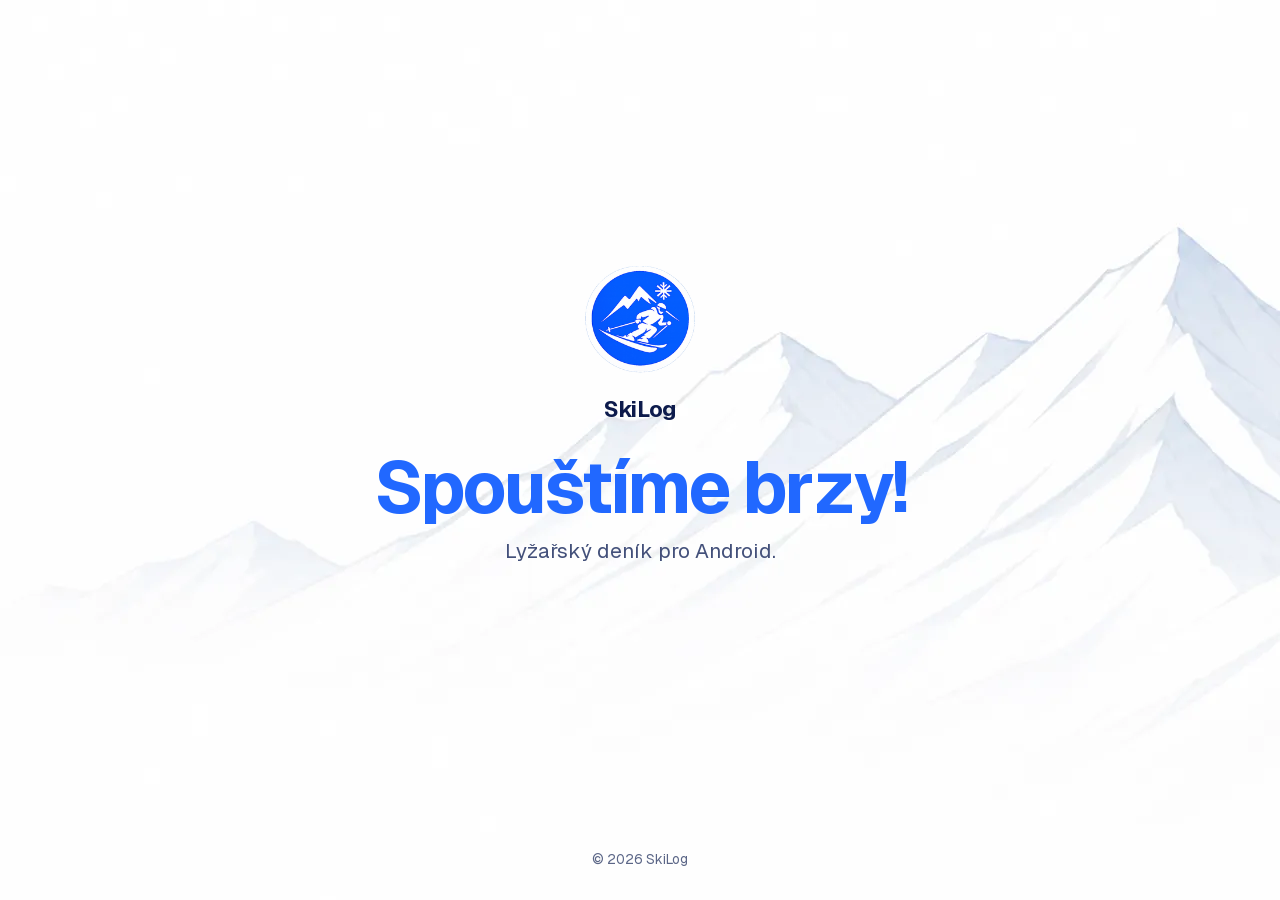
==== index.html @ b95e003b "Přidat stránku Spouštíme brzy pro skilog.cz" ====
<!doctype html>
<html lang="cs">
<head>
  <meta charset="utf-8">
  <meta name="viewport" content="width=device-width, initial-scale=1">
  <title>SkiLog | Spouštíme brzy</title>
  <meta name="description" content="SkiLog, lyžařský deník pro Android. Spouštíme brzy.">
  <meta name="theme-color" content="#2168FF">
  <link rel="canonical" href="https://skilog.cz/">
  <link rel="icon" type="image/png" sizes="64x64" href="assets/icon-64.png">
  <link rel="icon" type="image/png" sizes="192x192" href="assets/icon-192.png">
  <link rel="apple-touch-icon" href="assets/apple-touch-icon.png">
  <link rel="preload" href="assets/fonts/Geist-Variable.woff2" as="font" type="font/woff2" crossorigin>

  <meta property="og:type" content="website">
  <meta property="og:url" content="https://skilog.cz/">
  <meta property="og:title" content="SkiLog | Spouštíme brzy">
  <meta property="og:description" content="Lyžařský deník pro Android. Spouštíme brzy.">
  <meta property="og:image" content="https://skilog.cz/assets/icon-512.png">
  <meta property="og:locale" content="cs_CZ">

  <link rel="stylesheet" href="styles.css">
</head>
<body>
  <main class="soon">
    <img class="soon__logo" src="assets/icon-192.png" alt="" width="112" height="112">
    <p class="soon__brand">SkiLog</p>
    <h1>Spouštíme brzy!</h1>
    <p class="soon__lead">Lyžařský deník pro Android.</p>
  </main>
  <footer class="footer">© 2026 SkiLog</footer>
</body>
</html>
---- styles.css ----
/* SkiLog "coming soon" page. The full site lives in draft/ (not published). */

@font-face {
  font-family: "Geist";
  src: url("assets/fonts/Geist-Variable.woff2") format("woff2");
  font-weight: 100 900;
  font-style: normal;
  font-display: swap;
}

:root {
  --bg: #FDFDFE;
  --text: #0D1B4C;
  --text-2: #43507A;
  --text-3: #5B6687;
  --accent: #2168FF;
  color-scheme: light;
}

@media (prefers-color-scheme: dark) {
  :root {
    --bg: #0B1220;
    --text: #E8EDFA;
    --text-2: #B4BEDA;
    --text-3: #98A3C2;
    --accent: #6C9DFF;
    color-scheme: dark;
  }
}

*, *::before, *::after { box-sizing: border-box; }
html, body { height: 100%; }
body {
  margin: 0;
  min-height: 100dvh;
  display: flex; flex-direction: column;
  background: var(--bg) url("assets/mountains.webp") center bottom / cover no-repeat;
  color: var(--text);
  font-family: "Geist", system-ui, -apple-system, "Segoe UI", Roboto, sans-serif;
  -webkit-font-smoothing: antialiased;
}
@media (prefers-color-scheme: dark) { body { background-image: none; } }

.soon {
  flex: 1;
  display: flex; flex-direction: column; align-items: center; justify-content: center;
  text-align: center; padding: 48px 16px;
}
.soon__logo { width: 112px; height: 112px; margin-bottom: 20px; }
.soon__brand { margin: 0 0 28px; font-size: 1.4rem; font-weight: 700; letter-spacing: -.02em; }
h1 {
  margin: 0 0 12px;
  font-size: clamp(2.6rem, 8vw, 4.5rem); font-weight: 700; letter-spacing: -.04em; line-height: 1.05;
  color: var(--accent);
}
.soon__lead { margin: 0; font-size: clamp(1.05rem, 2.4vw, 1.3rem); color: var(--text-2); }

.footer { text-align: center; padding: 24px 16px 32px; font-size: .85rem; color: var(--text-3); }

@media (prefers-reduced-motion: no-preference) {
  .soon > * { animation: rise .8s cubic-bezier(.16, 1, .3, 1) both; }
  .soon > :nth-child(2) { animation-delay: .06s; }
  .soon > :nth-child(3) { animation-delay: .12s; }
  .soon > :nth-child(4) { animation-delay: .18s; }
}
@keyframes rise { from { opacity: 0; transform: translateY(16px); } }
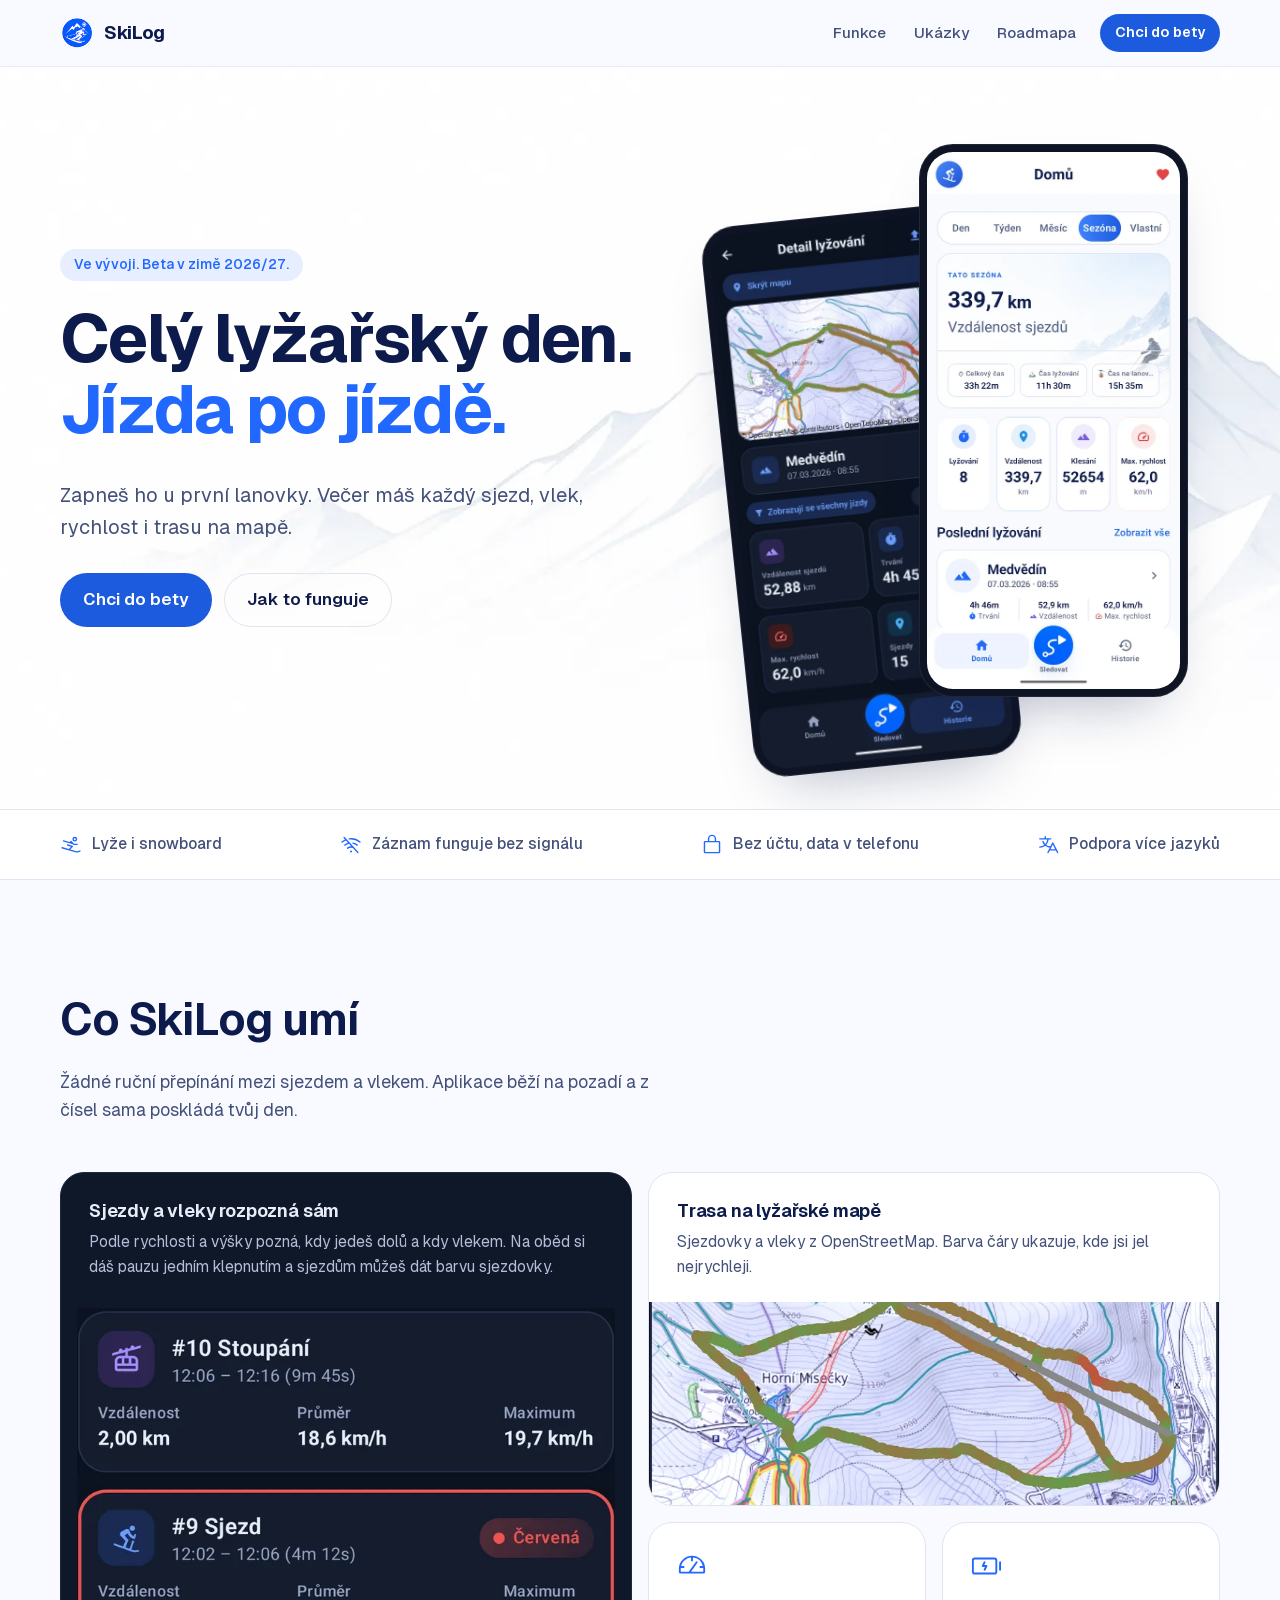
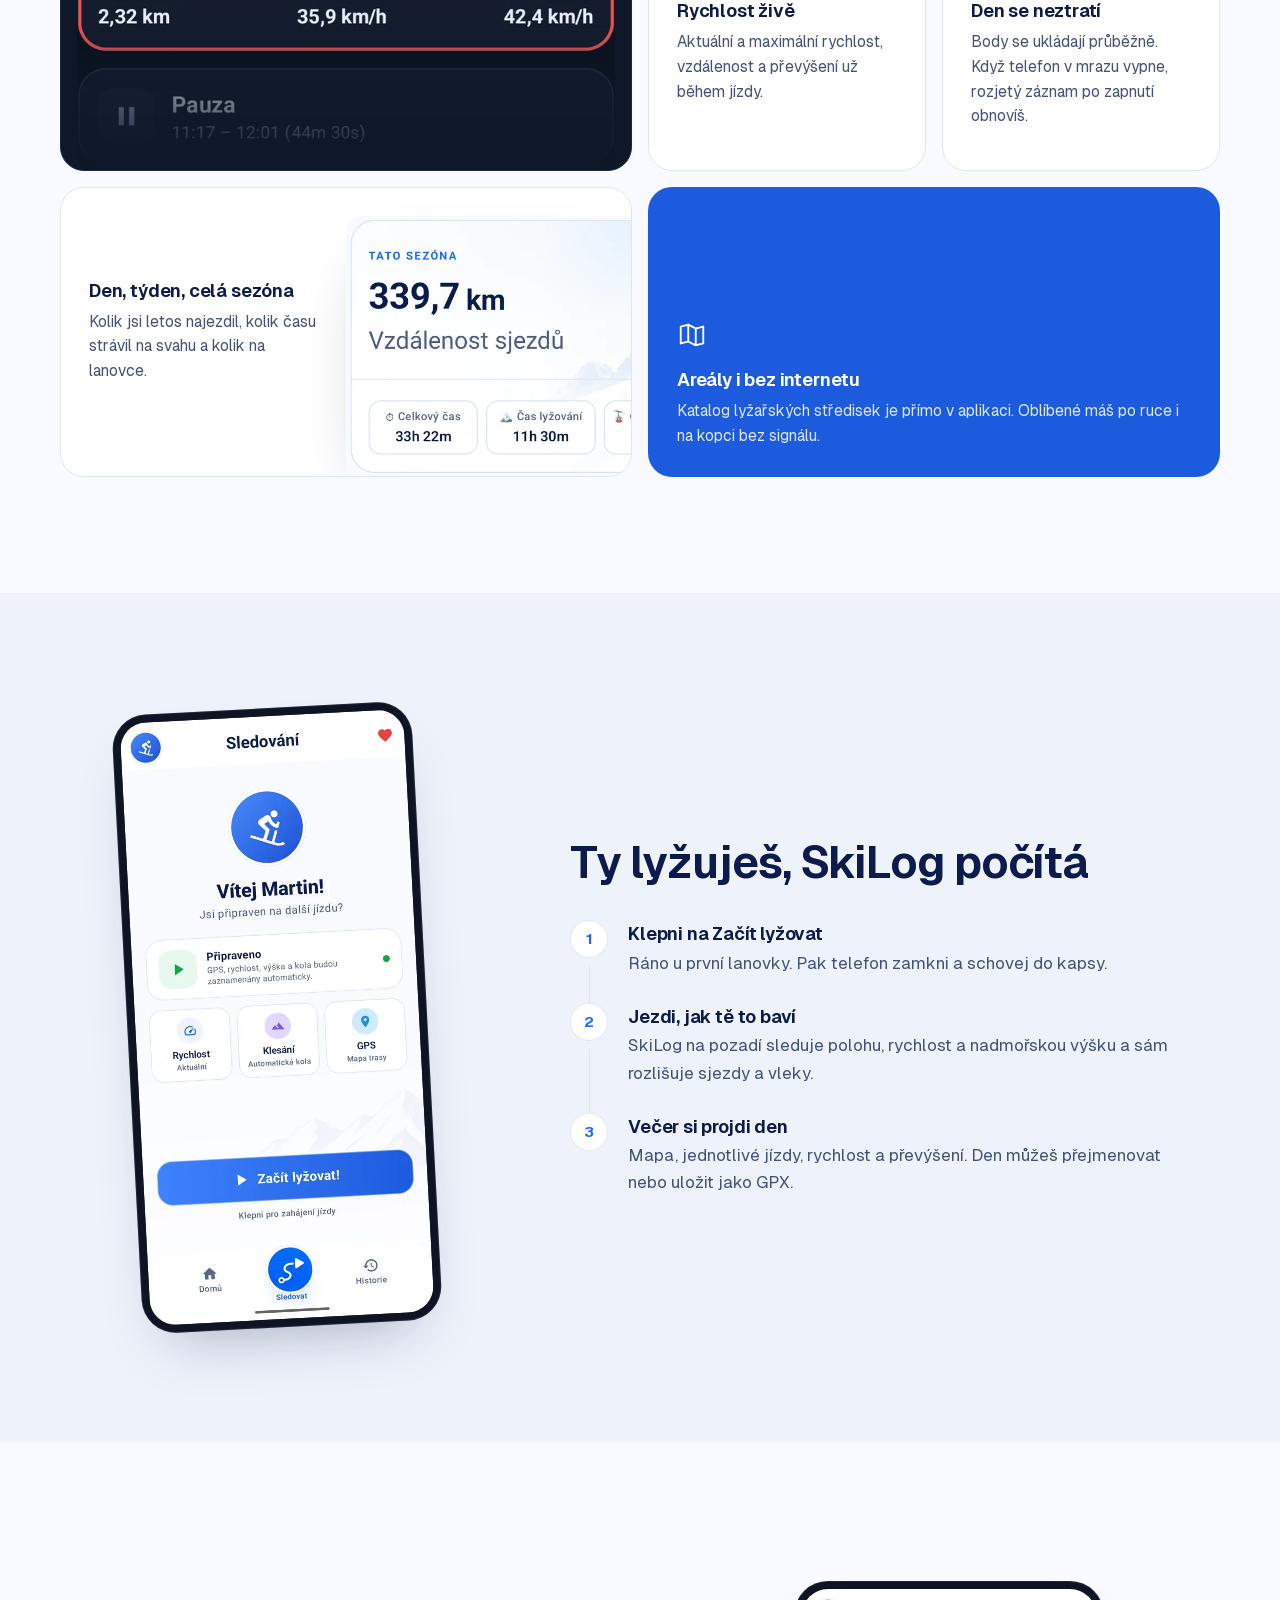
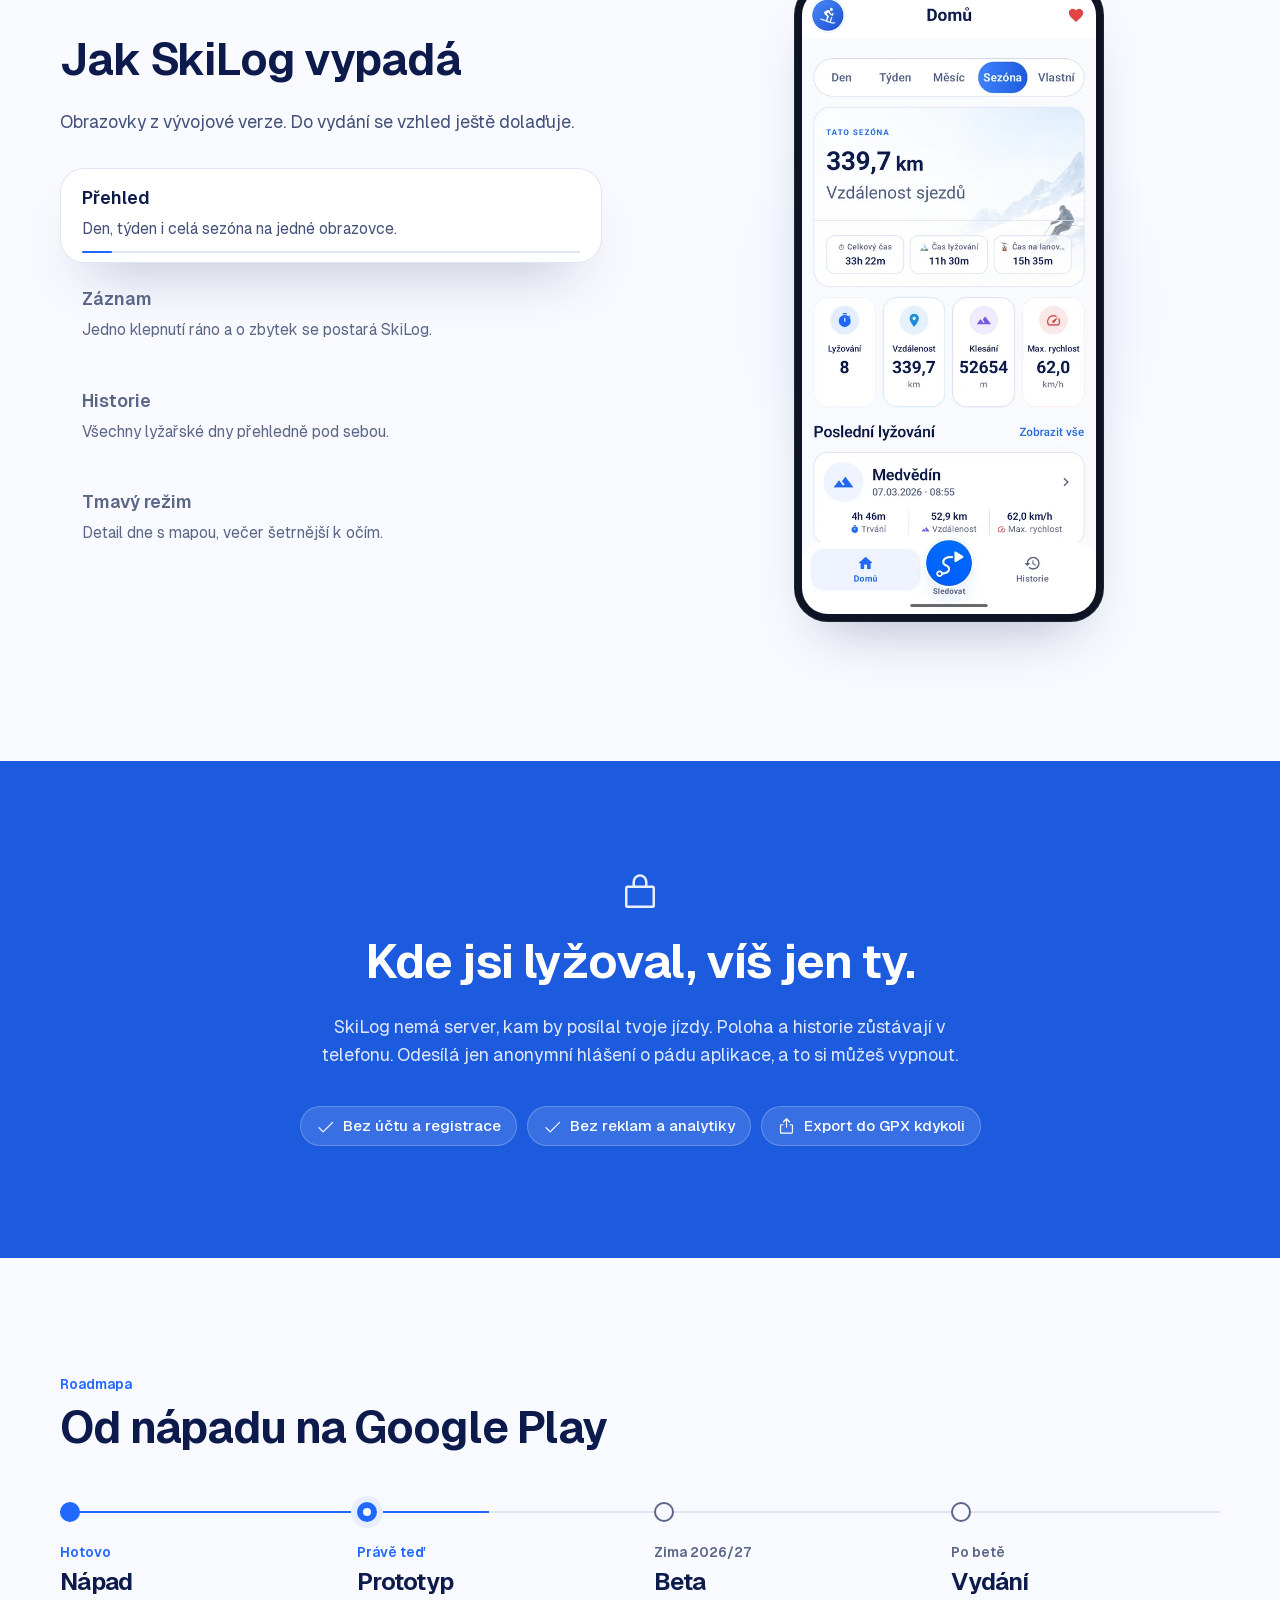
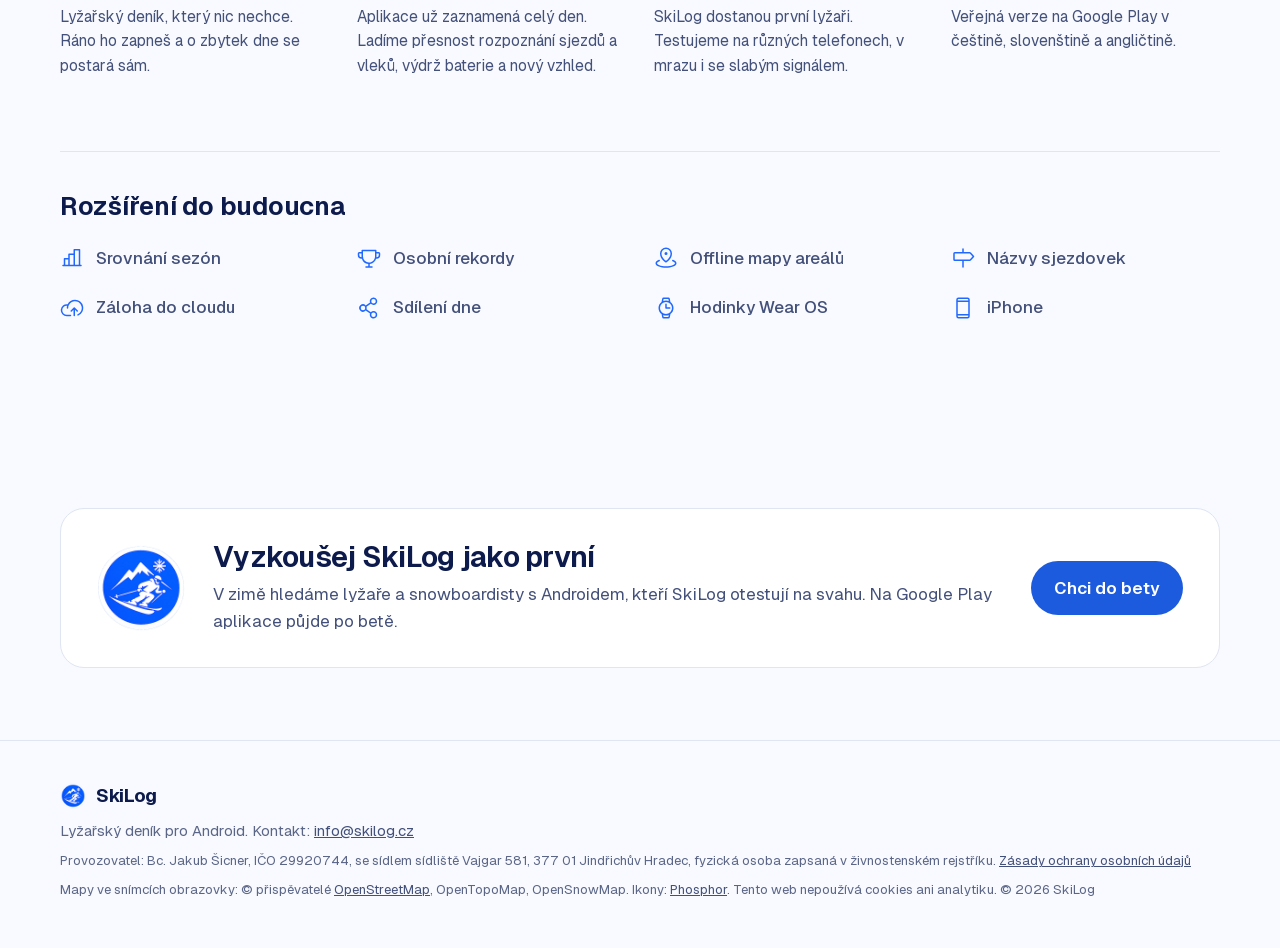
==== commit cb83db05: "Zveřejnit plný prezentační web a zásady ochrany osobních údajů" ====
--- a/index.html
+++ b/index.html
@@ -3,8 +3,8 @@
 <head>
   <meta charset="utf-8">
   <meta name="viewport" content="width=device-width, initial-scale=1">
-  <title>SkiLog | Spouštíme brzy</title>
-  <meta name="description" content="SkiLog, lyžařský deník pro Android. Spouštíme brzy.">
+  <title>SkiLog | Lyžařský deník pro Android</title>
+  <meta name="description" content="SkiLog zaznamená celý lyžařský den přes GPS, sám ho rozdělí na sjezdy a vleky a ukáže rychlost, převýšení i trasu na mapě. Data zůstávají v telefonu.">
   <meta name="theme-color" content="#2168FF">
   <link rel="canonical" href="https://skilog.cz/">
   <link rel="icon" type="image/png" sizes="64x64" href="assets/icon-64.png">
@@ -14,20 +14,387 @@
 
   <meta property="og:type" content="website">
   <meta property="og:url" content="https://skilog.cz/">
-  <meta property="og:title" content="SkiLog | Spouštíme brzy">
-  <meta property="og:description" content="Lyžařský deník pro Android. Spouštíme brzy.">
+  <meta property="og:title" content="SkiLog | Lyžařský deník pro Android">
+  <meta property="og:description" content="Celý den na svahu jízda po jízdě: sjezdy, vleky, rychlost, převýšení a trasa na mapě.">
   <meta property="og:image" content="https://skilog.cz/assets/icon-512.png">
   <meta property="og:locale" content="cs_CZ">
 
   <link rel="stylesheet" href="styles.css">
 </head>
 <body>
-  <main class="soon">
-    <img class="soon__logo" src="assets/icon-192.png" alt="" width="112" height="112">
-    <p class="soon__brand">SkiLog</p>
-    <h1>Spouštíme brzy!</h1>
-    <p class="soon__lead">Lyžařský deník pro Android.</p>
+  <!-- Icons: Phosphor Icons (MIT), regular weight, https://phosphoricons.com -->
+  <svg width="0" height="0" style="position:absolute" aria-hidden="true">
+  <symbol id="i-person-simple-ski" viewBox="0 0 256 256"><path d="M172,88a28,28,0,1,0-28-28A28,28,0,0,0,172,88Zm0-40a12,12,0,1,1-12,12A12,12,0,0,1,172,48ZM32.32,77.76a8,8,0,0,1,9.92-5.44L112,92.67l10.32-10.33a8,8,0,0,1,11.32,0L163.31,112H200a8,8,0,0,1,0,16H160a8,8,0,0,1-5.66-2.34L148.73,120l-111-32.36A8,8,0,0,1,32.32,77.76ZM236.44,204.24a69.78,69.78,0,0,1-58.37,8.95L21.77,167.67a8,8,0,1,1,4.47-15.36l76,22.13L128.73,148,85.8,135.69a8,8,0,0,1,4.4-15.39l56,16a8,8,0,0,1,3.46,13.35l-29.9,29.9,62.79,18.28a53.78,53.78,0,0,0,45-6.9,8,8,0,1,1,8.88,13.31Z"/></symbol>
+  <symbol id="i-gauge" viewBox="0 0 256 256"><path d="M207.06,72.67A111.24,111.24,0,0,0,128,40h-.4C66.07,40.21,16,91,16,153.13V176a16,16,0,0,0,16,16H224a16,16,0,0,0,16-16V152A111.25,111.25,0,0,0,207.06,72.67ZM224,176H119.71l54.76-75.3a8,8,0,0,0-12.94-9.42L99.92,176H32V153.13c0-3.08.15-6.12.43-9.13H56a8,8,0,0,0,0-16H35.27c10.32-38.86,44-68.24,84.73-71.66V80a8,8,0,0,0,16,0V56.33A96.14,96.14,0,0,1,221,128H200a8,8,0,0,0,0,16h23.67c.21,2.65.33,5.31.33,8Z"/></symbol>
+  <symbol id="i-map-trifold" viewBox="0 0 256 256"><path d="M228.92,49.69a8,8,0,0,0-6.86-1.45L160.93,63.52,99.58,32.84a8,8,0,0,0-5.52-.6l-64,16A8,8,0,0,0,24,56V200a8,8,0,0,0,9.94,7.76l61.13-15.28,61.35,30.68A8.15,8.15,0,0,0,160,224a8,8,0,0,0,1.94-.24l64-16A8,8,0,0,0,232,200V56A8,8,0,0,0,228.92,49.69ZM104,52.94l48,24V203.06l-48-24ZM40,62.25l48-12v127.5l-48,12Zm176,131.5-48,12V78.25l48-12Z"/></symbol>
+  <symbol id="i-lock-simple" viewBox="0 0 256 256"><path d="M208,80H176V56a48,48,0,0,0-96,0V80H48A16,16,0,0,0,32,96V208a16,16,0,0,0,16,16H208a16,16,0,0,0,16-16V96A16,16,0,0,0,208,80ZM96,56a32,32,0,0,1,64,0V80H96ZM208,208H48V96H208V208Z"/></symbol>
+  <symbol id="i-battery-charging" viewBox="0 0 256 256"><path d="M200,56H32A24,24,0,0,0,8,80v96a24,24,0,0,0,24,24H200a24,24,0,0,0,24-24V80A24,24,0,0,0,200,56Zm8,120a8,8,0,0,1-8,8H32a8,8,0,0,1-8-8V80a8,8,0,0,1,8-8H200a8,8,0,0,1,8,8Zm48-80v64a8,8,0,0,1-16,0V96a8,8,0,0,1,16,0ZM138.81,123.79a8,8,0,0,1,.35,7.79l-16,32a8,8,0,0,1-14.32-7.16L119.06,136H100a8,8,0,0,1-7.16-11.58l16-32a8,8,0,1,1,14.32,7.16L112.94,120H132A8,8,0,0,1,138.81,123.79Z"/></symbol>
+  <symbol id="i-wifi-slash" viewBox="0 0 256 256"><path d="M213.92,210.62a8,8,0,1,1-11.84,10.76l-52-57.15a60,60,0,0,0-57.41,7.24,8,8,0,1,1-9.42-12.93A75.43,75.43,0,0,1,128,144c1.28,0,2.55,0,3.82.1L104.9,114.49A108,108,0,0,0,61,135.31,8,8,0,0,1,49.73,134,8,8,0,0,1,51,122.77a124.27,124.27,0,0,1,41.71-21.66L69.37,75.4a155.43,155.43,0,0,0-40.29,24A8,8,0,0,1,18.92,87,171.87,171.87,0,0,1,58,62.86L42.08,45.38A8,8,0,1,1,53.92,34.62ZM128,192a12,12,0,1,0,12,12A12,12,0,0,0,128,192ZM237.08,87A172.3,172.3,0,0,0,106,49.4a8,8,0,1,0,2,15.87A158.33,158.33,0,0,1,128,64a156.25,156.25,0,0,1,98.92,35.37A8,8,0,0,0,237.08,87ZM195,135.31a8,8,0,0,0,11.24-1.3,8,8,0,0,0-1.3-11.24,124.25,124.25,0,0,0-51.73-24.2A8,8,0,1,0,150,114.24,108.12,108.12,0,0,1,195,135.31Z"/></symbol>
+  <symbol id="i-check" viewBox="0 0 256 256"><path d="M229.66,77.66l-128,128a8,8,0,0,1-11.32,0l-56-56a8,8,0,0,1,11.32-11.32L96,188.69,218.34,66.34a8,8,0,0,1,11.32,11.32Z"/></symbol>
+  <symbol id="i-translate" viewBox="0 0 256 256"><path d="M247.15,212.42l-56-112a8,8,0,0,0-14.31,0l-21.71,43.43A88,88,0,0,1,108,126.93,103.65,103.65,0,0,0,135.69,64H160a8,8,0,0,0,0-16H104V32a8,8,0,0,0-16,0V48H32a8,8,0,0,0,0,16h87.63A87.76,87.76,0,0,1,96,116.35a87.74,87.74,0,0,1-19-31,8,8,0,1,0-15.08,5.34A103.63,103.63,0,0,0,84,127a87.55,87.55,0,0,1-52,17,8,8,0,0,0,0,16,103.46,103.46,0,0,0,64-22.08,104.18,104.18,0,0,0,51.44,21.31l-26.6,53.19a8,8,0,0,0,14.31,7.16L148.94,192h70.11l13.79,27.58A8,8,0,0,0,240,224a8,8,0,0,0,7.15-11.58ZM156.94,176,184,121.89,211.05,176Z"/></symbol>
+  <symbol id="i-chart-bar" viewBox="0 0 256 256"><path d="M224,200h-8V40a8,8,0,0,0-8-8H152a8,8,0,0,0-8,8V80H96a8,8,0,0,0-8,8v40H48a8,8,0,0,0-8,8v64H32a8,8,0,0,0,0,16H224a8,8,0,0,0,0-16ZM160,48h40V200H160ZM104,96h40V200H104ZM56,144H88v56H56Z"/></symbol>
+  <symbol id="i-trophy" viewBox="0 0 256 256"><path d="M232,64H208V48a8,8,0,0,0-8-8H56a8,8,0,0,0-8,8V64H24A16,16,0,0,0,8,80V96a40,40,0,0,0,40,40h3.65A80.13,80.13,0,0,0,120,191.61V216H96a8,8,0,0,0,0,16h64a8,8,0,0,0,0-16H136V191.58c31.94-3.23,58.44-25.64,68.08-55.58H208a40,40,0,0,0,40-40V80A16,16,0,0,0,232,64ZM48,120A24,24,0,0,1,24,96V80H48v32q0,4,.39,8Zm144-8.9c0,35.52-29,64.64-64,64.9a64,64,0,0,1-64-64V56H192ZM232,96a24,24,0,0,1-24,24h-.5a81.81,81.81,0,0,0,.5-8.9V80h24Z"/></symbol>
+  <symbol id="i-cloud-arrow-up" viewBox="0 0 256 256"><path d="M178.34,165.66,160,147.31V208a8,8,0,0,1-16,0V147.31l-18.34,18.35a8,8,0,0,1-11.32-11.32l32-32a8,8,0,0,1,11.32,0l32,32a8,8,0,0,1-11.32,11.32ZM160,40A88.08,88.08,0,0,0,81.29,88.68,64,64,0,1,0,72,216h40a8,8,0,0,0,0-16H72a48,48,0,0,1,0-96c1.1,0,2.2,0,3.29.12A88,88,0,0,0,72,128a8,8,0,0,0,16,0,72,72,0,1,1,100.8,66,8,8,0,0,0,3.2,15.34,7.9,7.9,0,0,0,3.2-.68A88,88,0,0,0,160,40Z"/></symbol>
+  <symbol id="i-share-network" viewBox="0 0 256 256"><path d="M176,160a39.89,39.89,0,0,0-28.62,12.09l-46.1-29.63a39.8,39.8,0,0,0,0-28.92l46.1-29.63a40,40,0,1,0-8.66-13.45l-46.1,29.63a40,40,0,1,0,0,55.82l46.1,29.63A40,40,0,1,0,176,160Zm0-128a24,24,0,1,1-24,24A24,24,0,0,1,176,32ZM64,152a24,24,0,1,1,24-24A24,24,0,0,1,64,152Zm112,72a24,24,0,1,1,24-24A24,24,0,0,1,176,224Z"/></symbol>
+  <symbol id="i-watch" viewBox="0 0 256 256"><path d="M208,128a79.94,79.94,0,0,0-32.7-64.47l-6.24-34.38A16,16,0,0,0,153.32,16H102.68A16,16,0,0,0,86.94,29.15L80.7,63.53a79.9,79.9,0,0,0,0,128.94l6.24,34.38A16,16,0,0,0,102.68,240h50.64a16,16,0,0,0,15.74-13.15l6.24-34.38A79.94,79.94,0,0,0,208,128ZM102.68,32h50.64l3.91,21.55a79.75,79.75,0,0,0-58.46,0ZM64,128a64,64,0,1,1,64,64A64.07,64.07,0,0,1,64,128Zm89.32,96H102.68l-3.91-21.55a79.75,79.75,0,0,0,58.46,0ZM120,128V88a8,8,0,0,1,16,0v32h32a8,8,0,0,1,0,16H128A8,8,0,0,1,120,128Z"/></symbol>
+  <symbol id="i-device-mobile" viewBox="0 0 256 256"><path d="M176,16H80A24,24,0,0,0,56,40V216a24,24,0,0,0,24,24h96a24,24,0,0,0,24-24V40A24,24,0,0,0,176,16ZM72,64H184V192H72Zm8-32h96a8,8,0,0,1,8,8v8H72V40A8,8,0,0,1,80,32Zm96,192H80a8,8,0,0,1-8-8v-8H184v8A8,8,0,0,1,176,224Z"/></symbol>
+  <symbol id="i-signpost" viewBox="0 0 256 256"><path d="M246,106.65,212.33,69.3A16,16,0,0,0,200.44,64H136V32a8,8,0,0,0-16,0V64H40A16,16,0,0,0,24,80v64a16,16,0,0,0,16,16h80v64a8,8,0,0,0,16,0V160h64.44a16,16,0,0,0,11.89-5.3L246,117.35A8,8,0,0,0,246,106.65ZM200.44,144H40V80H200.44l28.8,32Z"/></symbol>
+  <symbol id="i-map-pin-area" viewBox="0 0 256 256"><path d="M112,80a16,16,0,1,1,16,16A16,16,0,0,1,112,80ZM64,80a64,64,0,0,1,128,0c0,59.95-57.58,93.54-60,94.95a8,8,0,0,1-7.94,0C121.58,173.54,64,140,64,80Zm16,0c0,42.2,35.84,70.21,48,78.5,12.15-8.28,48-36.3,48-78.5a48,48,0,0,0-96,0Zm122.77,67.63a8,8,0,0,0-5.54,15C213.74,168.74,224,176.92,224,184c0,13.36-36.52,32-96,32s-96-18.64-96-32c0-7.08,10.26-15.26,26.77-21.36a8,8,0,0,0-5.54-15C29.22,156.49,16,169.41,16,184c0,31.18,57.71,48,112,48s112-16.82,112-48C240,169.41,226.78,156.49,202.77,147.63Z"/></symbol>
+  <symbol id="i-export" viewBox="0 0 256 256"><path d="M216,112v96a16,16,0,0,1-16,16H56a16,16,0,0,1-16-16V112A16,16,0,0,1,56,96H80a8,8,0,0,1,0,16H56v96H200V112H176a8,8,0,0,1,0-16h24A16,16,0,0,1,216,112ZM93.66,69.66,120,43.31V136a8,8,0,0,0,16,0V43.31l26.34,26.35a8,8,0,0,0,11.32-11.32l-40-40a8,8,0,0,0-11.32,0l-40,40A8,8,0,0,0,93.66,69.66Z"/></symbol>
+  </svg>
+
+  <a class="skip" href="#obsah">Přeskočit na obsah</a>
+
+  <header class="nav" id="top">
+    <div class="wrap nav__inner">
+      <a class="brand" href="#top" aria-label="SkiLog, na začátek">
+        <img src="assets/icon-64.png" alt="" width="34" height="34">
+        <span>SkiLog</span>
+      </a>
+      <nav class="nav__links" aria-label="Hlavní">
+        <a href="#funkce">Funkce</a>
+        <a href="#ukazky">Ukázky</a>
+        <a href="#roadmapa">Roadmapa</a>
+      </nav>
+      <a class="btn btn--small" href="https://tally.so/r/Yj0lON" data-beta>Chci do bety</a>
+    </div>
+  </header>
+
+  <main id="obsah">
+
+    <!-- Hero -->
+    <section class="hero">
+      <div class="wrap hero__grid">
+        <div class="hero__text">
+          <p class="pill">Ve vývoji. Beta v zimě 2026/27.</p>
+          <h1>Celý lyžařský den.<br><span class="accent">Jízda po jízdě.</span></h1>
+          <p class="lead">Zapneš ho u první lanovky. Večer máš každý sjezd, vlek, rychlost i trasu na mapě.</p>
+          <div class="hero__cta">
+            <a class="btn" href="https://tally.so/r/Yj0lON" data-beta>Chci do bety</a>
+            <a class="btn btn--ghost" href="#jak">Jak to funguje</a>
+          </div>
+        </div>
+
+        <div class="hero__visual">
+          <div class="phone phone--back">
+            <img src="assets/screens/detail-dark.webp" alt="Detail lyžařského dne v tmavém režimu s trasou na mapě" width="540" height="1147">
+          </div>
+          <div class="phone phone--front">
+            <img src="assets/screens/home.webp" alt="Úvodní obrazovka s přehledem sezóny a posledním lyžováním" width="540" height="1147" fetchpriority="high">
+          </div>
+        </div>
+      </div>
+    </section>
+
+    <!-- Facts -->
+    <section class="facts" aria-label="V kostce">
+      <ul class="wrap facts__list">
+        <li><svg class="i" aria-hidden="true"><use href="#i-person-simple-ski"/></svg>Lyže i snowboard</li>
+        <li><svg class="i" aria-hidden="true"><use href="#i-wifi-slash"/></svg>Záznam funguje bez signálu</li>
+        <li><svg class="i" aria-hidden="true"><use href="#i-lock-simple"/></svg>Bez účtu, data v telefonu</li>
+        <li><svg class="i" aria-hidden="true"><use href="#i-translate"/></svg>Podpora více jazyků</li>
+      </ul>
+    </section>
+
+    <!-- Features (bento) -->
+    <section class="section" id="funkce">
+      <div class="wrap">
+        <h2 class="section__title">Co SkiLog umí</h2>
+        <p class="section__lead">Žádné ruční přepínání mezi sjezdem a vlekem. Aplikace běží na pozadí a z čísel sama poskládá tvůj den.</p>
+
+        <div class="bento">
+          <article class="tile tile--runs reveal">
+            <div class="tile__text">
+              <h3>Sjezdy a vleky rozpozná sám</h3>
+              <p>Podle rychlosti a výšky pozná, kdy jedeš dolů a kdy vlekem. Na oběd si dáš pauzu jedním klepnutím a sjezdům můžeš dát barvu sjezdovky.</p>
+            </div>
+            <img src="assets/runs.webp" alt="Seznam úseků dne: sjezd, stoupání lanovkou a pauza s časy a rychlostmi" width="720" height="619" loading="lazy">
+          </article>
+
+          <article class="tile tile--map reveal">
+            <div class="tile__text">
+              <h3>Trasa na lyžařské mapě</h3>
+              <p>Sjezdovky a vleky z OpenStreetMap. Barva čáry ukazuje, kde jsi jel nejrychleji.</p>
+            </div>
+            <img src="assets/map.webp" alt="Trasa lyžařského dne na mapě se sjezdovkami, barevně podle rychlosti" width="800" height="464" loading="lazy">
+          </article>
+
+          <article class="tile tile--small reveal">
+            <svg class="i i--lg" aria-hidden="true"><use href="#i-gauge"/></svg>
+            <h3>Rychlost živě</h3>
+            <p>Aktuální a maximální rychlost, vzdálenost a převýšení už během jízdy.</p>
+          </article>
+
+          <article class="tile tile--small reveal">
+            <svg class="i i--lg" aria-hidden="true"><use href="#i-battery-charging"/></svg>
+            <h3>Den se neztratí</h3>
+            <p>Body se ukládají průběžně. Když telefon v mrazu vypne, rozjetý záznam po zapnutí obnovíš.</p>
+          </article>
+
+          <article class="tile tile--season reveal">
+            <div class="tile__text">
+              <h3>Den, týden, celá sezóna</h3>
+              <p>Kolik jsi letos najezdil, kolik času strávil na svahu a kolik na lanovce.</p>
+            </div>
+            <img src="assets/season.webp" alt="Přehled sezóny: celková vzdálenost, čas lyžování a čas na lanovce" width="720" height="480" loading="lazy">
+          </article>
+
+          <article class="tile tile--accent reveal">
+            <svg class="i i--lg" aria-hidden="true"><use href="#i-map-trifold"/></svg>
+            <h3>Areály i bez internetu</h3>
+            <p>Katalog lyžařských středisek je přímo v aplikaci. Oblíbené máš po ruce i na kopci bez signálu.</p>
+          </article>
+        </div>
+      </div>
+    </section>
+
+    <!-- How it works -->
+    <section class="section section--tint" id="jak">
+      <div class="wrap how">
+        <div class="how__phone reveal">
+          <div class="phone">
+            <img src="assets/screens/track.webp" alt="Obrazovka pro zahájení záznamu s tlačítkem Začít lyžovat" width="540" height="1147" loading="lazy">
+          </div>
+        </div>
+        <div class="how__text">
+          <h2 class="section__title">Ty lyžuješ, SkiLog počítá</h2>
+          <ol class="steps">
+            <li>
+              <h3>Klepni na Začít lyžovat</h3>
+              <p>Ráno u první lanovky. Pak telefon zamkni a schovej do kapsy.</p>
+            </li>
+            <li>
+              <h3>Jezdi, jak tě to baví</h3>
+              <p>SkiLog na pozadí sleduje polohu, rychlost a nadmořskou výšku a sám rozlišuje sjezdy a vleky.</p>
+            </li>
+            <li>
+              <h3>Večer si projdi den</h3>
+              <p>Mapa, jednotlivé jízdy, rychlost a převýšení. Den můžeš přejmenovat nebo uložit jako GPX.</p>
+            </li>
+          </ol>
+        </div>
+      </div>
+    </section>
+
+    <!-- Screenshots -->
+    <section class="section" id="ukazky">
+      <div class="wrap tour" data-tour>
+        <div class="tour__text">
+          <h2 class="section__title">Jak SkiLog vypadá</h2>
+          <p class="section__lead">Obrazovky z vývojové verze. Do vydání se vzhled ještě dolaďuje.</p>
+
+          <div class="tour__tabs" role="tablist" aria-label="Obrazovky aplikace">
+            <button class="tour__tab is-active" role="tab" aria-selected="true" aria-controls="tour-stage" data-index="0">
+              <span class="tour__name">Přehled</span>
+              <span class="tour__desc">Den, týden i celá sezóna na jedné obrazovce.</span>
+              <span class="tour__bar" aria-hidden="true"></span>
+            </button>
+            <button class="tour__tab" role="tab" aria-selected="false" aria-controls="tour-stage" data-index="1" tabindex="-1">
+              <span class="tour__name">Záznam</span>
+              <span class="tour__desc">Jedno klepnutí ráno a o zbytek se postará SkiLog.</span>
+              <span class="tour__bar" aria-hidden="true"></span>
+            </button>
+            <button class="tour__tab" role="tab" aria-selected="false" aria-controls="tour-stage" data-index="2" tabindex="-1">
+              <span class="tour__name">Historie</span>
+              <span class="tour__desc">Všechny lyžařské dny přehledně pod sebou.</span>
+              <span class="tour__bar" aria-hidden="true"></span>
+            </button>
+            <button class="tour__tab" role="tab" aria-selected="false" aria-controls="tour-stage" data-index="3" tabindex="-1">
+              <span class="tour__name">Tmavý režim</span>
+              <span class="tour__desc">Detail dne s mapou, večer šetrnější k očím.</span>
+              <span class="tour__bar" aria-hidden="true"></span>
+            </button>
+          </div>
+        </div>
+
+        <div class="tour__stage">
+          <div class="phone tour__phone" id="tour-stage" role="tabpanel" aria-live="polite">
+            <div class="tour__screens">
+              <img class="is-active" src="assets/screens/home.webp" alt="Úvodní obrazovka s přehledem sezóny" width="540" height="1147" loading="lazy">
+              <img src="assets/screens/track.webp" alt="Obrazovka pro zahájení záznamu s tlačítkem Začít lyžovat" width="540" height="1147" loading="lazy">
+              <img src="assets/screens/history.webp" alt="Historie lyžování se seznamem dnů" width="540" height="1147" loading="lazy">
+              <img src="assets/screens/detail-dark.webp" alt="Detail dne s trasou na mapě v tmavém režimu" width="540" height="1147" loading="lazy">
+            </div>
+          </div>
+        </div>
+      </div>
+    </section>
+
+    <!-- Privacy -->
+    <section class="privacy">
+      <div class="wrap privacy__inner">
+        <svg class="i privacy__mark" aria-hidden="true"><use href="#i-lock-simple"/></svg>
+        <h2>Kde jsi lyžoval, víš jen ty.</h2>
+        <p>SkiLog nemá server, kam by posílal tvoje jízdy. Poloha a historie zůstávají v telefonu. Odesílá jen anonymní hlášení o pádu aplikace, a to si můžeš vypnout.</p>
+        <ul class="privacy__list">
+          <li><svg class="i" aria-hidden="true"><use href="#i-check"/></svg>Bez účtu a registrace</li>
+          <li><svg class="i" aria-hidden="true"><use href="#i-check"/></svg>Bez reklam a analytiky</li>
+          <li><svg class="i" aria-hidden="true"><use href="#i-export"/></svg>Export do GPX kdykoli</li>
+        </ul>
+      </div>
+    </section>
+
+    <!-- Roadmap -->
+    <section class="section" id="roadmapa">
+      <div class="wrap">
+        <p class="eyebrow">Roadmapa</p>
+        <h2 class="section__title">Od nápadu na Google Play</h2>
+
+        <ol class="road">
+          <li class="road__step is-done">
+            <span class="road__state">Hotovo</span>
+            <h3>Nápad</h3>
+            <p>Lyžařský deník, který nic nechce. Ráno ho zapneš a o zbytek dne se postará sám.</p>
+          </li>
+          <li class="road__step is-active">
+            <span class="road__state">Právě teď</span>
+            <h3>Prototyp</h3>
+            <p>Aplikace už zaznamená celý den. Ladíme přesnost rozpoznání sjezdů a vleků, výdrž baterie a nový vzhled.</p>
+          </li>
+          <li class="road__step">
+            <span class="road__state">Zima 2026/27</span>
+            <h3>Beta</h3>
+            <p>SkiLog dostanou první lyžaři. Testujeme na různých telefonech, v mrazu i se slabým signálem.</p>
+          </li>
+          <li class="road__step">
+            <span class="road__state">Po betě</span>
+            <h3>Vydání</h3>
+            <p>Veřejná verze na Google Play v češtině, slovenštině a angličtině.</p>
+          </li>
+        </ol>
+
+        <div class="later">
+          <h3>Rozšíření do budoucna</h3>
+          <ul class="ideas">
+            <li><svg class="i" aria-hidden="true"><use href="#i-chart-bar"/></svg><span>Srovnání sezón</span></li>
+            <li><svg class="i" aria-hidden="true"><use href="#i-trophy"/></svg><span>Osobní rekordy</span></li>
+            <li><svg class="i" aria-hidden="true"><use href="#i-map-pin-area"/></svg><span>Offline mapy areálů</span></li>
+            <li><svg class="i" aria-hidden="true"><use href="#i-signpost"/></svg><span>Názvy sjezdovek</span></li>
+            <li><svg class="i" aria-hidden="true"><use href="#i-cloud-arrow-up"/></svg><span>Záloha do cloudu</span></li>
+            <li><svg class="i" aria-hidden="true"><use href="#i-share-network"/></svg><span>Sdílení dne</span></li>
+            <li><svg class="i" aria-hidden="true"><use href="#i-watch"/></svg><span>Hodinky Wear OS</span></li>
+            <li><svg class="i" aria-hidden="true"><use href="#i-device-mobile"/></svg><span>iPhone</span></li>
+          </ul>
+        </div>
+      </div>
+    </section>
+
+    <!-- Beta -->
+    <section class="section section--tight" id="beta">
+      <div class="wrap">
+        <div class="download">
+          <img src="assets/icon-192.png" alt="" width="88" height="88">
+          <div class="download__text">
+            <h2>Vyzkoušej SkiLog jako první</h2>
+            <p>V zimě hledáme lyžaře a snowboardisty s Androidem, kteří SkiLog otestují na svahu. Na Google Play aplikace půjde po betě.</p>
+          </div>
+          <a class="btn" href="https://tally.so/r/Yj0lON" data-beta>Chci do bety</a>
+        </div>
+      </div>
+    </section>
+
   </main>
-  <footer class="footer">© 2026 SkiLog</footer>
+
+  <footer class="footer">
+    <div class="wrap footer__inner">
+      <a class="brand" href="#top">
+        <img src="assets/icon-64.png" alt="" width="26" height="26">
+        <span>SkiLog</span>
+      </a>
+      <p>Lyžařský deník pro Android. Kontakt: <a href="mailto:info@skilog.cz">info@skilog.cz</a></p>
+      <p class="footer__small">
+        Provozovatel: Bc. Jakub Šicner, IČO 29920744, se sídlem sídliště Vajgar 581, 377 01 Jindřichův Hradec, fyzická osoba zapsaná v živnostenském rejstříku.
+        <a href="privacy.html">Zásady ochrany osobních údajů</a>
+      </p>
+      <p class="footer__small">
+        Mapy ve snímcích obrazovky: © přispěvatelé <a href="https://www.openstreetmap.org/copyright" rel="noopener">OpenStreetMap</a>, OpenTopoMap, OpenSnowMap.
+        Ikony: <a href="https://phosphoricons.com" rel="noopener">Phosphor</a>. Tento web nepoužívá cookies ani analytiku. © 2026 SkiLog
+      </p>
+    </div>
+  </footer>
+
+  <script>
+    // Screenshot tour: tabs switch the screen in the phone and advance on their own.
+    // Progress is counted by a 100 ms timer and paused while the tour is off screen,
+    // hovered or keyboard-focused. No auto-advance with prefers-reduced-motion.
+    (function () {
+      var tour = document.querySelector('[data-tour]');
+      if (!tour) return;
+      var tabs = Array.prototype.slice.call(tour.querySelectorAll('.tour__tab'));
+      var screens = tour.querySelectorAll('.tour__screens img');
+      var reduce = window.matchMedia('(prefers-reduced-motion: reduce)').matches;
+      var STEP = 5000;
+      var current = 0, elapsed = 0, last = null;
+      var visible = false, hovered = false, focused = false;
+
+      if (reduce) tour.classList.add('is-static');
+
+      function setProgress(p) { tabs[current].style.setProperty('--p', p); }
+
+      function show(i, focus) {
+        if (i !== current) {
+          var prev = current, leaving = screens[prev];
+          tabs[prev].classList.remove('is-active');
+          tabs[prev].setAttribute('aria-selected', 'false');
+          tabs[prev].setAttribute('tabindex', '-1');
+          tabs[prev].style.setProperty('--p', 0);
+          leaving.classList.remove('is-active');
+          leaving.classList.add('is-leaving');
+          setTimeout(function () { leaving.classList.remove('is-leaving'); }, 700);
+
+          current = i;
+          tabs[i].classList.add('is-active');
+          tabs[i].setAttribute('aria-selected', 'true');
+          tabs[i].removeAttribute('tabindex');
+          screens[i].classList.add('is-active');
+          if (window.innerWidth < 900) {
+            var strip = tabs[i].parentNode;
+            strip.scrollTo({ left: tabs[i].offsetLeft - (strip.clientWidth - tabs[i].offsetWidth) / 2, behavior: reduce ? 'auto' : 'smooth' });
+          }
+        }
+        if (focus) tabs[i].focus();
+        elapsed = 0;
+        setProgress(0);
+      }
+
+      function tick() {
+        var now = Date.now();
+        if (last !== null && visible && !hovered && !focused) {
+          elapsed += now - last;
+          if (elapsed >= STEP) show((current + 1) % tabs.length);
+          else setProgress(elapsed / STEP);
+        }
+        last = now;
+      }
+
+      tabs.forEach(function (tab, i) {
+        tab.addEventListener('click', function () { show(i); });
+        tab.addEventListener('keydown', function (e) {
+          if (e.key === 'ArrowDown' || e.key === 'ArrowRight') { e.preventDefault(); show((i + 1) % tabs.length, true); }
+          if (e.key === 'ArrowUp' || e.key === 'ArrowLeft') { e.preventDefault(); show((i - 1 + tabs.length) % tabs.length, true); }
+        });
+      });
+      tour.addEventListener('mouseenter', function () { hovered = true; });
+      tour.addEventListener('mouseleave', function () { hovered = false; });
+      tour.addEventListener('focusin', function (e) { focused = e.target.matches(':focus-visible'); });
+      tour.addEventListener('focusout', function () { focused = false; });
+
+      if (reduce) return;
+      setInterval(tick, 100);
+      if ('IntersectionObserver' in window) {
+        new IntersectionObserver(function (entries) {
+          entries.forEach(function (e) {
+            visible = e.isIntersecting;
+            if (visible) {
+              Array.prototype.forEach.call(screens, function (img) { img.loading = 'eager'; });
+            }
+          });
+        }, { threshold: 0.35 }).observe(tour.querySelector('.tour__stage'));
+      } else {
+        visible = true;
+      }
+    })();
+  </script>
+  <script src="beta.js" defer></script>
 </body>
 </html>
--- a/styles.css
+++ b/styles.css
@@ -1,4 +1,8 @@
-/* SkiLog "coming soon" page. The full site lives in draft/ (not published). */
+/*
+ * SkiLog presentation site.
+ * Colours follow the app theme (SkiLogColors.kt): neutral slate + one accent blue.
+ * Shape rule: interactive elements are pills, containers use --radius, phones use --radius-phone.
+ */
 
 @font-face {
   font-family: "Geist";
@@ -9,58 +13,434 @@
 }
 
 :root {
-  --bg: #FDFDFE;
+  --bg: #F8FAFF;
+  --bg-tint: #EEF2FA;
+  --surface: #FFFFFF;
+  --border: #DFE5F1;
   --text: #0D1B4C;
   --text-2: #43507A;
   --text-3: #5B6687;
   --accent: #2168FF;
+  --accent-strong: #1D5BDE;
+  --accent-soft: #E6EEFF;
+  --on-accent: #FFFFFF;
+  --done: #16A34A;
+  --phone-frame: #0E1424;
+  --shadow: 0 30px 60px -30px rgba(13, 27, 76, .35);
+  --radius: 24px;
+  --radius-phone: 34px;
   color-scheme: light;
 }
 
 @media (prefers-color-scheme: dark) {
   :root {
     --bg: #0B1220;
+    --bg-tint: #0F1828;
+    --surface: #141C2E;
+    --border: #243049;
     --text: #E8EDFA;
     --text-2: #B4BEDA;
     --text-3: #98A3C2;
     --accent: #6C9DFF;
+    --accent-strong: #2A63E0;
+    --accent-soft: #1A2B52;
+    --on-accent: #FFFFFF;
+    --done: #4ADE80;
+    --phone-frame: #05080F;
+    --shadow: 0 30px 60px -30px rgba(0, 0, 0, .75);
     color-scheme: dark;
   }
 }
 
 *, *::before, *::after { box-sizing: border-box; }
-html, body { height: 100%; }
+html { scroll-behavior: smooth; scroll-padding-top: 76px; }
 body {
   margin: 0;
-  min-height: 100dvh;
-  display: flex; flex-direction: column;
-  background: var(--bg) url("assets/mountains.webp") center bottom / cover no-repeat;
+  background: var(--bg);
   color: var(--text);
   font-family: "Geist", system-ui, -apple-system, "Segoe UI", Roboto, sans-serif;
+  font-size: 17px;
+  line-height: 1.6;
   -webkit-font-smoothing: antialiased;
-}
-@media (prefers-color-scheme: dark) { body { background-image: none; } }
-
-.soon {
-  flex: 1;
-  display: flex; flex-direction: column; align-items: center; justify-content: center;
-  text-align: center; padding: 48px 16px;
-}
-.soon__logo { width: 112px; height: 112px; margin-bottom: 20px; }
-.soon__brand { margin: 0 0 28px; font-size: 1.4rem; font-weight: 700; letter-spacing: -.02em; }
-h1 {
-  margin: 0 0 12px;
-  font-size: clamp(2.6rem, 8vw, 4.5rem); font-weight: 700; letter-spacing: -.04em; line-height: 1.05;
-  color: var(--accent);
-}
-.soon__lead { margin: 0; font-size: clamp(1.05rem, 2.4vw, 1.3rem); color: var(--text-2); }
-
-.footer { text-align: center; padding: 24px 16px 32px; font-size: .85rem; color: var(--text-3); }
-
+  overflow-x: hidden;
+}
+img { max-width: 100%; display: block; }
+a { color: var(--accent); }
+h1, h2, h3 { line-height: 1.12; margin: 0 0 .5em; letter-spacing: -.025em; font-weight: 650; }
+h3 { font-size: 1.12rem; letter-spacing: -.01em; }
+p { margin: 0 0 1em; }
+
+.wrap { width: min(1160px, 100% - 32px); margin-inline: auto; }
+
+.i { width: 1.25em; height: 1.25em; fill: currentColor; flex: none; }
+.i--lg { width: 30px; height: 30px; color: var(--accent); margin-bottom: 20px; }
+
+.skip { position: absolute; left: -999px; top: 8px; background: var(--accent); color: var(--on-accent); padding: 8px 14px; border-radius: 999px; z-index: 100; }
+.skip:focus { left: 8px; }
+
+/* Buttons */
+.btn {
+  display: inline-flex; align-items: center; gap: .5em;
+  padding: .8em 1.35em;
+  border-radius: 999px;
+  background: var(--accent-strong);
+  color: var(--on-accent); font-weight: 600; text-decoration: none;
+  transition: transform .2s cubic-bezier(.16, 1, .3, 1), background-color .2s;
+  white-space: nowrap;
+}
+.btn:hover { background: var(--accent); }
+.btn:active { transform: scale(.98); }
+.btn:focus-visible, a:focus-visible, summary:focus-visible { outline: 3px solid var(--accent); outline-offset: 3px; }
+.btn--ghost { background: transparent; color: var(--text); box-shadow: inset 0 0 0 1px var(--border); }
+.btn--ghost:hover { background: var(--surface); }
+.btn--small { padding: .5em 1.05em; font-size: .9rem; }
+
+/* Nav */
+.nav {
+  position: sticky; top: 0; z-index: 50;
+  background: color-mix(in srgb, var(--bg) 85%, transparent);
+  backdrop-filter: saturate(1.4) blur(14px);
+  -webkit-backdrop-filter: saturate(1.4) blur(14px);
+  border-bottom: 1px solid color-mix(in srgb, var(--border) 70%, transparent);
+}
+.nav__inner { display: flex; align-items: center; gap: 24px; height: 66px; }
+.brand { display: inline-flex; align-items: center; gap: 10px; font-weight: 700; font-size: 1.15rem; color: var(--text); text-decoration: none; letter-spacing: -.02em; }
+.nav__links { display: flex; gap: 28px; margin-left: auto; }
+.nav__links a { color: var(--text-2); text-decoration: none; font-weight: 500; font-size: .95rem; }
+.nav__links a:hover { color: var(--text); }
+@media (max-width: 760px) {
+  .nav__links { display: none; }
+  .nav .btn--small { margin-left: auto; }
+}
+
+/* Hero */
+.hero {
+  position: relative; overflow: hidden;
+  padding: clamp(40px, 6vw, 88px) 0 clamp(40px, 6vw, 80px);
+  background: #FDFDFE url("assets/mountains.webp") center bottom / cover no-repeat;
+}
+@media (prefers-color-scheme: dark) { .hero { background: none; } }
+.hero__grid { display: grid; grid-template-columns: 1.1fr 1fr; gap: 40px; align-items: center; }
+.hero h1 { font-size: clamp(2.5rem, 5.4vw, 4.25rem); font-weight: 700; letter-spacing: -.04em; line-height: 1.04; }
+.accent { color: var(--accent); }
+.lead { font-size: clamp(1.08rem, 1.6vw, 1.25rem); color: var(--text-2); max-width: 30em; }
+.pill {
+  display: inline-block; font-size: .85rem; font-weight: 550; color: var(--accent);
+  background: var(--accent-soft); padding: 5px 14px; border-radius: 999px; margin-bottom: 22px;
+}
+.hero__cta { display: flex; flex-wrap: wrap; gap: 12px; margin-top: 30px; }
+
+.hero__visual { position: relative; height: clamp(440px, 46vw, 600px); }
+.phone {
+  border-radius: var(--radius-phone); padding: 8px;
+  background: var(--phone-frame);
+  box-shadow: var(--shadow), inset 0 0 0 1px rgba(255, 255, 255, .08);
+}
+.phone img { border-radius: calc(var(--radius-phone) - 8px); width: 100%; height: auto; }
+.hero__visual .phone { position: absolute; width: clamp(200px, 21vw, 272px); }
+.phone--front { right: 6%; top: 0; z-index: 2; }
+.phone--back { right: 42%; top: 12%; transform: rotate(-6deg); }
+
+@media (max-width: 900px) {
+  .hero__grid { grid-template-columns: 1fr; }
+  .hero__visual { width: min(100%, 460px); margin-inline: auto; height: 470px; }
+  .hero__visual .phone { width: 220px; }
+  .phone--front { right: 4%; }
+  .phone--back { right: auto; left: 4%; }
+}
+@media (max-width: 420px) {
+  .hero__visual { height: 400px; }
+  .hero__visual .phone { width: 180px; }
+}
+
+/* Load-in */
 @media (prefers-reduced-motion: no-preference) {
-  .soon > * { animation: rise .8s cubic-bezier(.16, 1, .3, 1) both; }
-  .soon > :nth-child(2) { animation-delay: .06s; }
-  .soon > :nth-child(3) { animation-delay: .12s; }
-  .soon > :nth-child(4) { animation-delay: .18s; }
-}
-@keyframes rise { from { opacity: 0; transform: translateY(16px); } }
+  .hero__text > * { animation: rise .8s cubic-bezier(.16, 1, .3, 1) both; }
+  .hero__text > :nth-child(2) { animation-delay: .06s; }
+  .hero__text > :nth-child(3) { animation-delay: .12s; }
+  .hero__text > :nth-child(4) { animation-delay: .18s; }
+  .phone--front { animation: rise 1s .15s cubic-bezier(.16, 1, .3, 1) both; }
+  .phone--back { animation: rise-tilt 1s .25s cubic-bezier(.16, 1, .3, 1) both; }
+}
+@keyframes rise { from { opacity: 0; transform: translateY(18px); } }
+@keyframes rise-tilt { from { opacity: 0; transform: translateY(30px) rotate(-2deg); } to { transform: rotate(-6deg); } }
+
+/* Scroll reveal (CSS scroll-driven animations; static where unsupported) */
+@supports (animation-timeline: view()) {
+  @media (prefers-reduced-motion: no-preference) {
+    .reveal {
+      animation: rise linear both;
+      animation-timeline: view();
+      animation-range: entry 0% entry 40%;
+    }
+  }
+}
+
+/* Facts */
+.facts { border-block: 1px solid var(--border); background: var(--surface); }
+.facts__list {
+  list-style: none; margin: 0 auto; padding: 22px 0;
+  display: flex; flex-wrap: wrap; justify-content: space-between; gap: 14px 28px;
+  color: var(--text-2); font-weight: 500; font-size: .97rem;
+}
+.facts__list li { display: inline-flex; align-items: center; gap: 10px; }
+.facts__list .i { color: var(--accent); width: 22px; height: 22px; }
+@media (max-width: 760px) {
+  .facts__list { display: grid; grid-template-columns: 1fr 1fr; }
+}
+@media (max-width: 420px) {
+  .facts__list { grid-template-columns: 1fr; }
+}
+
+/* Sections */
+.section { padding: clamp(64px, 9vw, 120px) 0; }
+.section--tight { padding-block: clamp(40px, 6vw, 72px); }
+.section--tint { background: var(--bg-tint); }
+.section__title { font-size: clamp(1.9rem, 3.8vw, 2.8rem); max-width: 18em; }
+.section__lead { color: var(--text-2); font-size: 1.1rem; max-width: 34em; margin-bottom: 48px; }
+.eyebrow { font-size: .85rem; font-weight: 600; color: var(--accent); margin-bottom: .6em; }
+
+/* Bento: 4 columns, 6 tiles.
+   row 1: runs runs map map / row 2: runs runs small small / row 3: season season accent accent */
+.bento {
+  display: grid; gap: 16px;
+  grid-template-columns: repeat(4, 1fr);
+  grid-template-areas:
+    "runs runs map map"
+    "runs runs s1 s2"
+    "season season acc acc";
+}
+.tile {
+  background: var(--surface); border: 1px solid var(--border); border-radius: var(--radius);
+  padding: 28px; overflow: hidden; position: relative;
+  display: flex; flex-direction: column;
+}
+.tile p { color: var(--text-2); margin: 0; font-size: .97rem; max-width: 34em; }
+.tile__text { position: relative; z-index: 1; }
+.tile--runs { grid-area: runs; background: #0F1828; border-color: #1E2940; color: #E8EDFA; }
+.tile--runs p { color: #B4BEDA; }
+.tile--runs img { margin: auto -12px -28px; padding-top: 28px; width: calc(100% + 24px); height: auto; max-width: none; mask-image: linear-gradient(to bottom, #000 70%, transparent); -webkit-mask-image: linear-gradient(to bottom, #000 70%, transparent); }
+.tile--map { grid-area: map; padding-bottom: 0; }
+.tile--map img { margin: 22px -28px 0; width: calc(100% + 56px); max-width: none; flex: 1 1 auto; min-height: 190px; height: 0; object-fit: cover; object-position: center 60%; }
+.bento > .tile--small:nth-of-type(3) { grid-area: s1; }
+.bento > .tile--small:nth-of-type(4) { grid-area: s2; }
+.tile--season { grid-area: season; flex-direction: row; gap: 24px; align-items: flex-end; padding-right: 0; padding-bottom: 0; }
+.tile--season .tile__text { flex: 1 1 45%; align-self: center; padding-bottom: 28px; }
+.tile--season img { flex: 1 1 55%; min-width: 0; height: 260px; object-fit: cover; object-position: left top; border-radius: 18px 0 0 0; box-shadow: var(--shadow); }
+.tile--accent { grid-area: acc; background: var(--accent-strong); border-color: transparent; color: var(--on-accent); justify-content: flex-end; }
+.tile--accent p { color: rgba(255, 255, 255, .85); }
+.tile--accent .i--lg { color: var(--on-accent); }
+
+@media (max-width: 960px) {
+  .bento {
+    grid-template-columns: 1fr 1fr;
+    grid-template-areas:
+      "runs map"
+      "runs s1"
+      "season s2"
+      "acc acc";
+  }
+  .tile--season { flex-direction: column; padding-right: 28px; align-items: stretch; }
+  .tile--season .tile__text { padding-bottom: 0; }
+  .tile--season img { height: 220px; border-radius: 18px 18px 0 0; }
+}
+@media (max-width: 640px) {
+  .bento { grid-template-columns: 1fr; grid-template-areas: "runs" "map" "s1" "s2" "season" "acc"; }
+  .tile { padding: 24px; }
+  .tile--map { padding-bottom: 0; }
+  .tile--map img { margin-inline: -24px; width: calc(100% + 48px); }
+  .tile--runs img { margin-inline: -8px; width: calc(100% + 16px); margin-bottom: -24px; }
+}
+
+/* How it works */
+.how { display: grid; grid-template-columns: minmax(0, .8fr) minmax(0, 1.2fr); gap: clamp(32px, 6vw, 96px); align-items: center; }
+.how__phone .phone { width: min(300px, 100%); margin-inline: auto; transform: rotate(-3deg); }
+.steps { list-style: none; padding: 0; margin: 36px 0 0; counter-reset: step; display: grid; gap: 30px; }
+.steps li { position: relative; padding-left: 58px; counter-increment: step; }
+.steps li::before {
+  content: counter(step);
+  position: absolute; left: 0; top: -4px;
+  width: 38px; height: 38px; border-radius: 50%;
+  display: grid; place-items: center;
+  font-weight: 650; font-size: .95rem;
+  color: var(--accent); background: var(--surface); box-shadow: inset 0 0 0 1px var(--border);
+}
+.steps li:not(:last-child)::after {
+  content: ""; position: absolute; left: 18.5px; top: 42px; bottom: -26px; width: 1px; background: var(--border);
+}
+.steps h3 { margin-bottom: .3em; }
+.steps p { color: var(--text-2); margin: 0; max-width: 32em; }
+@media (max-width: 760px) {
+  .how { grid-template-columns: 1fr; }
+  .how__phone { order: 2; }
+  .how__phone .phone { width: 240px; }
+}
+
+/* Screenshot tour: tabs on the left, one phone on the right that cross-fades between screens.
+   The active tab's progress bar is driven by JS (--p from 0 to 1) and then moves to the next tab.
+   Desktop tabs are list rows (--radius); on mobile they become pills. */
+.tour { display: grid; grid-template-columns: minmax(0, 1fr) minmax(0, 1fr); gap: clamp(32px, 6vw, 96px); align-items: center; }
+.tour .section__lead { margin-bottom: 32px; }
+.tour__tabs { display: grid; gap: 6px; }
+.tour__tab {
+  appearance: none; border: 0; font: inherit; text-align: left; cursor: pointer;
+  position: relative; display: block; width: 100%;
+  padding: 16px 22px 22px; border-radius: var(--radius);
+  background: transparent; color: var(--text);
+  transition: background-color .3s, box-shadow .3s;
+}
+.tour__tab:hover { background: color-mix(in srgb, var(--surface) 60%, transparent); }
+.tour__tab:focus-visible { outline: 3px solid var(--accent); outline-offset: 2px; }
+.tour__tab.is-active { background: var(--surface); box-shadow: inset 0 0 0 1px var(--border), var(--shadow); }
+.tour__name { display: block; font-weight: 600; font-size: 1.12rem; color: var(--text-3); transition: color .3s; }
+.tour__tab.is-active .tour__name { color: var(--text); }
+/* Descriptions stay in the layout for every tab, so switching never changes the section height. */
+.tour__desc { display: block; margin-top: 4px; color: var(--text-3); font-size: .97rem; transition: color .3s; }
+.tour__tab.is-active .tour__desc { color: var(--text-2); }
+.tour__bar {
+  position: absolute; left: 22px; right: 22px; bottom: 10px; height: 2px; border-radius: 2px;
+  background: linear-gradient(var(--accent), var(--accent)) left / 0% 100% no-repeat, var(--border);
+  opacity: 0; transition: opacity .3s;
+}
+.tour__tab.is-active .tour__bar { opacity: 1; background-size: calc(var(--p, 0) * 100%) 100%, auto; transition: opacity .3s, background-size .1s linear; }
+.tour.is-static .tour__bar { display: none; }
+
+.tour__stage { position: relative; display: grid; place-items: center; padding: 24px 0; }
+.tour__stage::before {
+  content: ""; position: absolute; width: min(460px, 100%); aspect-ratio: 1; border-radius: 50%;
+  background: radial-gradient(closest-side, var(--accent-soft), transparent);
+}
+.tour__phone { position: relative; width: min(310px, 100%); }
+.tour__screens {
+  position: relative; aspect-ratio: 540 / 1147; overflow: hidden;
+  border-radius: calc(var(--radius-phone) - 8px);
+  background: var(--phone-frame);
+}
+.tour__screens img {
+  position: absolute; inset: 0; width: 100%; height: 100%; border-radius: 0;
+  opacity: 0; transform: translateY(18px) scale(.97);
+  transition: opacity .55s ease, transform .75s cubic-bezier(.16, 1, .3, 1);
+}
+.tour__screens img.is-active { opacity: 1; transform: none; z-index: 2; }
+.tour__screens img.is-leaving { opacity: 0; transform: translateY(-12px) scale(.98); z-index: 1; }
+
+@media (max-width: 900px) {
+  .tour { grid-template-columns: minmax(0, 1fr); gap: 8px; }
+  .tour .section__lead { margin-bottom: 20px; }
+  .tour__tabs {
+    display: flex; gap: 8px; overflow-x: auto; scroll-snap-type: x proximity;
+    margin-inline: -16px; padding: 4px 16px 8px; scrollbar-width: none;
+  }
+  .tour__tabs::-webkit-scrollbar { display: none; }
+  .tour__tab {
+    flex: none; width: auto; scroll-snap-align: center;
+    padding: 9px 16px 13px; border-radius: 999px;
+    box-shadow: inset 0 0 0 1px var(--border);
+  }
+  .tour__tab.is-active { box-shadow: inset 0 0 0 1px var(--border); }
+  .tour__name { font-size: .95rem; white-space: nowrap; }
+  .tour__desc { display: none; }
+  .tour__bar { left: 16px; right: 16px; bottom: 5px; }
+  .tour__phone { width: min(260px, 72vw); }
+}
+
+@media (prefers-reduced-motion: reduce) {
+  .tour__screens img { transform: none; }
+}
+
+/* Privacy band */
+.privacy { background: var(--accent-strong); color: var(--on-accent); padding: clamp(64px, 9vw, 112px) 0; }
+.privacy__inner { text-align: center; display: flex; flex-direction: column; align-items: center; }
+.privacy__mark { width: 40px; height: 40px; margin-bottom: 22px; opacity: .9; }
+.privacy h2 { font-size: clamp(1.9rem, 4.2vw, 3rem); max-width: 16em; }
+.privacy p { color: rgba(255, 255, 255, .86); font-size: 1.12rem; max-width: 36em; }
+.privacy__list { list-style: none; padding: 0; margin: 18px 0 0; display: flex; flex-wrap: wrap; justify-content: center; gap: 10px; }
+.privacy__list li {
+  display: inline-flex; align-items: center; gap: 8px;
+  padding: 8px 16px; border-radius: 999px;
+  background: rgba(255, 255, 255, .12); box-shadow: inset 0 0 0 1px rgba(255, 255, 255, .22);
+  font-weight: 500; font-size: .95rem;
+}
+
+/* Roadmap: horizontal track on desktop, vertical on mobile */
+.road {
+  list-style: none; padding: 0; margin: 48px 0 0;
+  display: grid; grid-template-columns: repeat(4, 1fr); gap: 28px;
+  position: relative;
+}
+.road::before {
+  content: ""; position: absolute; left: 0; right: 0; top: 9px; height: 2px;
+  background: linear-gradient(to right, var(--accent) 0 37%, var(--border) 37%);
+}
+.road__step { position: relative; padding-top: 40px; }
+.road__step::before {
+  content: ""; position: absolute; left: 0; top: 0;
+  width: 20px; height: 20px; border-radius: 50%;
+  background: var(--bg); box-shadow: inset 0 0 0 2px var(--text-3);
+}
+.road__step.is-done::before { background: var(--accent); box-shadow: none; }
+.road__step.is-active::before { background: var(--bg); box-shadow: inset 0 0 0 6px var(--accent), 0 0 0 6px var(--accent-soft); }
+.road__state { display: block; font-size: .85rem; font-weight: 600; color: var(--text-3); margin-bottom: 6px; }
+.is-done .road__state, .is-active .road__state { color: var(--accent); }
+.road__step h3 { font-size: 1.5rem; letter-spacing: -.03em; margin-bottom: .35em; }
+.road__step p { color: var(--text-2); margin: 0; font-size: .97rem; }
+@media (max-width: 860px) {
+  .road { grid-template-columns: 1fr; gap: 32px; padding-left: 40px; }
+  .road::before { left: 9px; right: auto; top: 6px; bottom: 6px; width: 2px; height: auto; background: linear-gradient(to bottom, var(--accent) 0 30%, var(--border) 30%); }
+  .road__step { padding-top: 0; }
+  .road__step::before { left: -40px; top: 4px; }
+}
+
+.later { margin-top: 72px; padding-top: 40px; border-top: 1px solid var(--border); }
+.later h3 { font-size: clamp(1.3rem, 2.2vw, 1.6rem); margin-bottom: 24px; }
+.ideas { list-style: none; padding: 0; margin: 0; display: grid; grid-template-columns: repeat(4, minmax(0, 1fr)); gap: 22px 28px; }
+.ideas li { display: flex; align-items: center; gap: 12px; font-weight: 500; color: var(--text-2); }
+.ideas .i { width: 24px; height: 24px; color: var(--accent); }
+@media (max-width: 960px) { .ideas { grid-template-columns: repeat(2, minmax(0, 1fr)); } }
+
+/* Download */
+.download {
+  display: grid; grid-template-columns: auto 1fr auto; gap: 28px; align-items: center;
+  padding: 32px 36px; border-radius: var(--radius);
+  background: var(--surface); border: 1px solid var(--border);
+}
+.download img { border-radius: 50%; }
+.download h2 { font-size: clamp(1.4rem, 2.6vw, 1.8rem); margin-bottom: .25em; }
+.download p { color: var(--text-2); margin: 0; }
+@media (max-width: 760px) {
+  .download { grid-template-columns: 1fr; justify-items: start; padding: 28px 24px; }
+  .download img { width: 64px; height: 64px; }
+}
+
+/* Footer */
+.footer { border-top: 1px solid var(--border); padding: 40px 0 48px; }
+.footer__inner { display: flex; flex-direction: column; gap: 8px; color: var(--text-3); font-size: .93rem; }
+.footer p { margin: 0; }
+.footer__small { font-size: .82rem; }
+.footer a:not(.brand) { color: var(--text-2); }
+
+@media (prefers-reduced-motion: reduce) {
+  html { scroll-behavior: auto; }
+  *, *::before, *::after { transition: none !important; animation: none !important; }
+}
+
+/* Text pages (privacy policy) */
+.nav__cta { margin-left: auto; }
+.doc { max-width: 760px; }
+.doc h1 { font-size: clamp(2rem, 4.4vw, 3rem); letter-spacing: -.035em; }
+.doc h2 { font-size: 1.45rem; margin-top: 2.2em; }
+.doc h3 { font-size: 1.1rem; margin-top: 1.6em; }
+.doc p, .doc li { color: var(--text-2); }
+.doc ul { padding-left: 1.2em; margin: 0 0 1em; }
+.doc li { margin-bottom: .4em; }
+.doc__meta { color: var(--text-3); font-size: .93rem; }
+.doc__lead { font-size: 1.12rem; color: var(--text); }
+
+/* 404 */
+.notfound {
+  min-height: 100dvh; display: flex; flex-direction: column; align-items: center; justify-content: center;
+  text-align: center; padding: 48px 16px; gap: 4px;
+}
+.notfound img { margin-bottom: 20px; border-radius: 50%; }
+.notfound h1 { font-size: clamp(2.2rem, 6vw, 3.4rem); letter-spacing: -.04em; }
+.notfound p { color: var(--text-2); margin-bottom: 24px; }
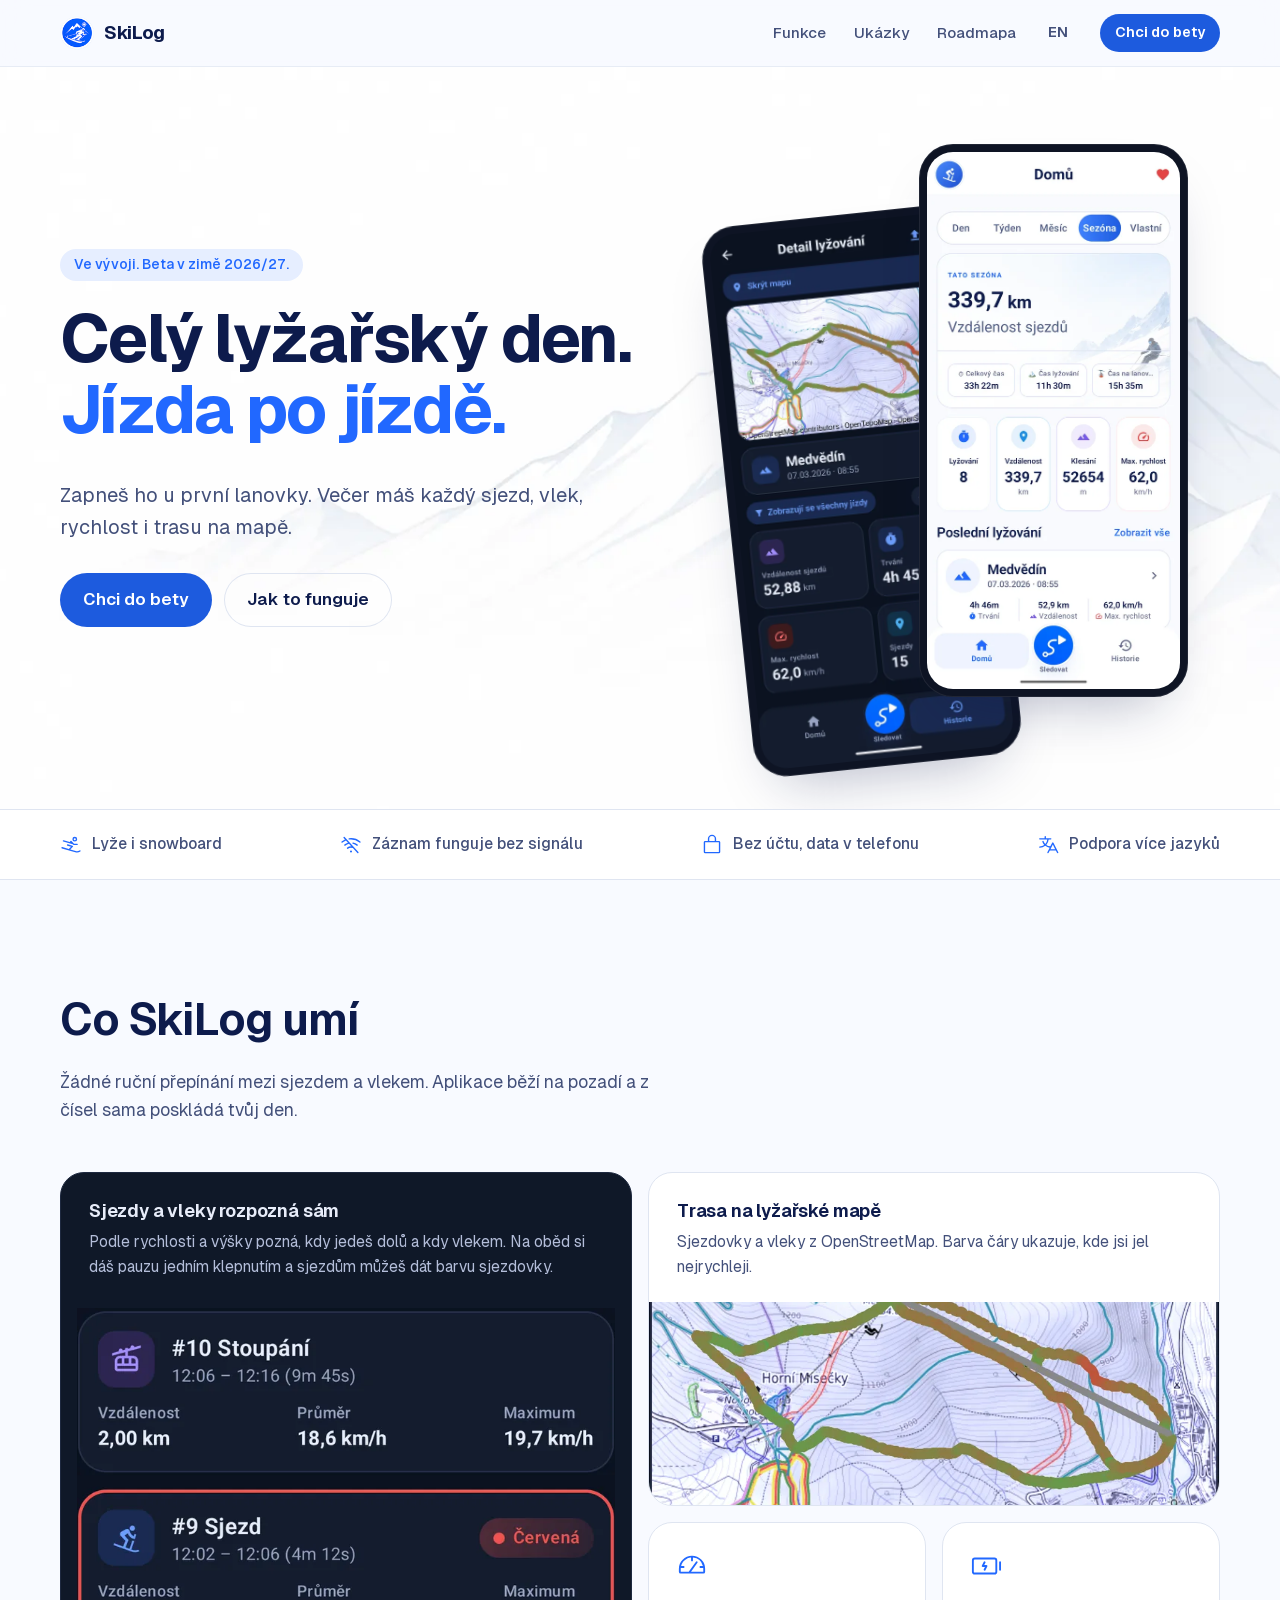
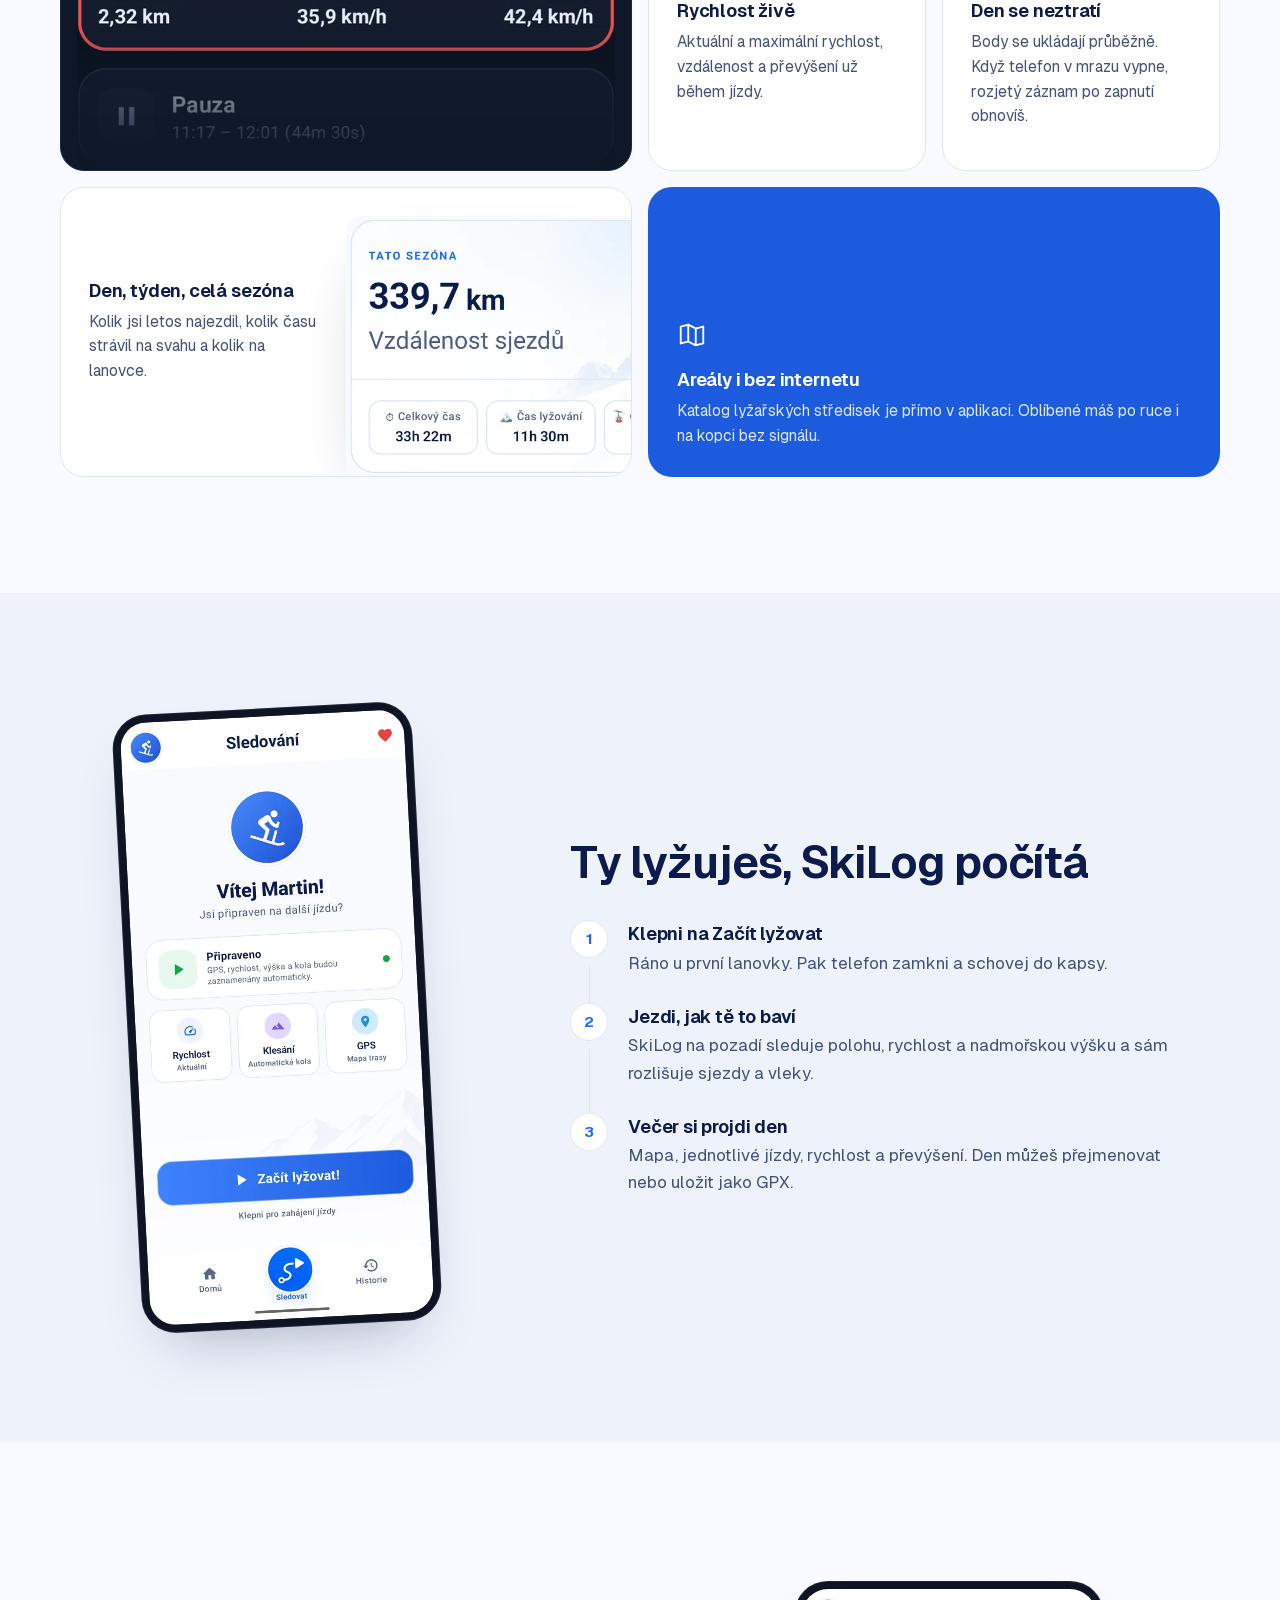
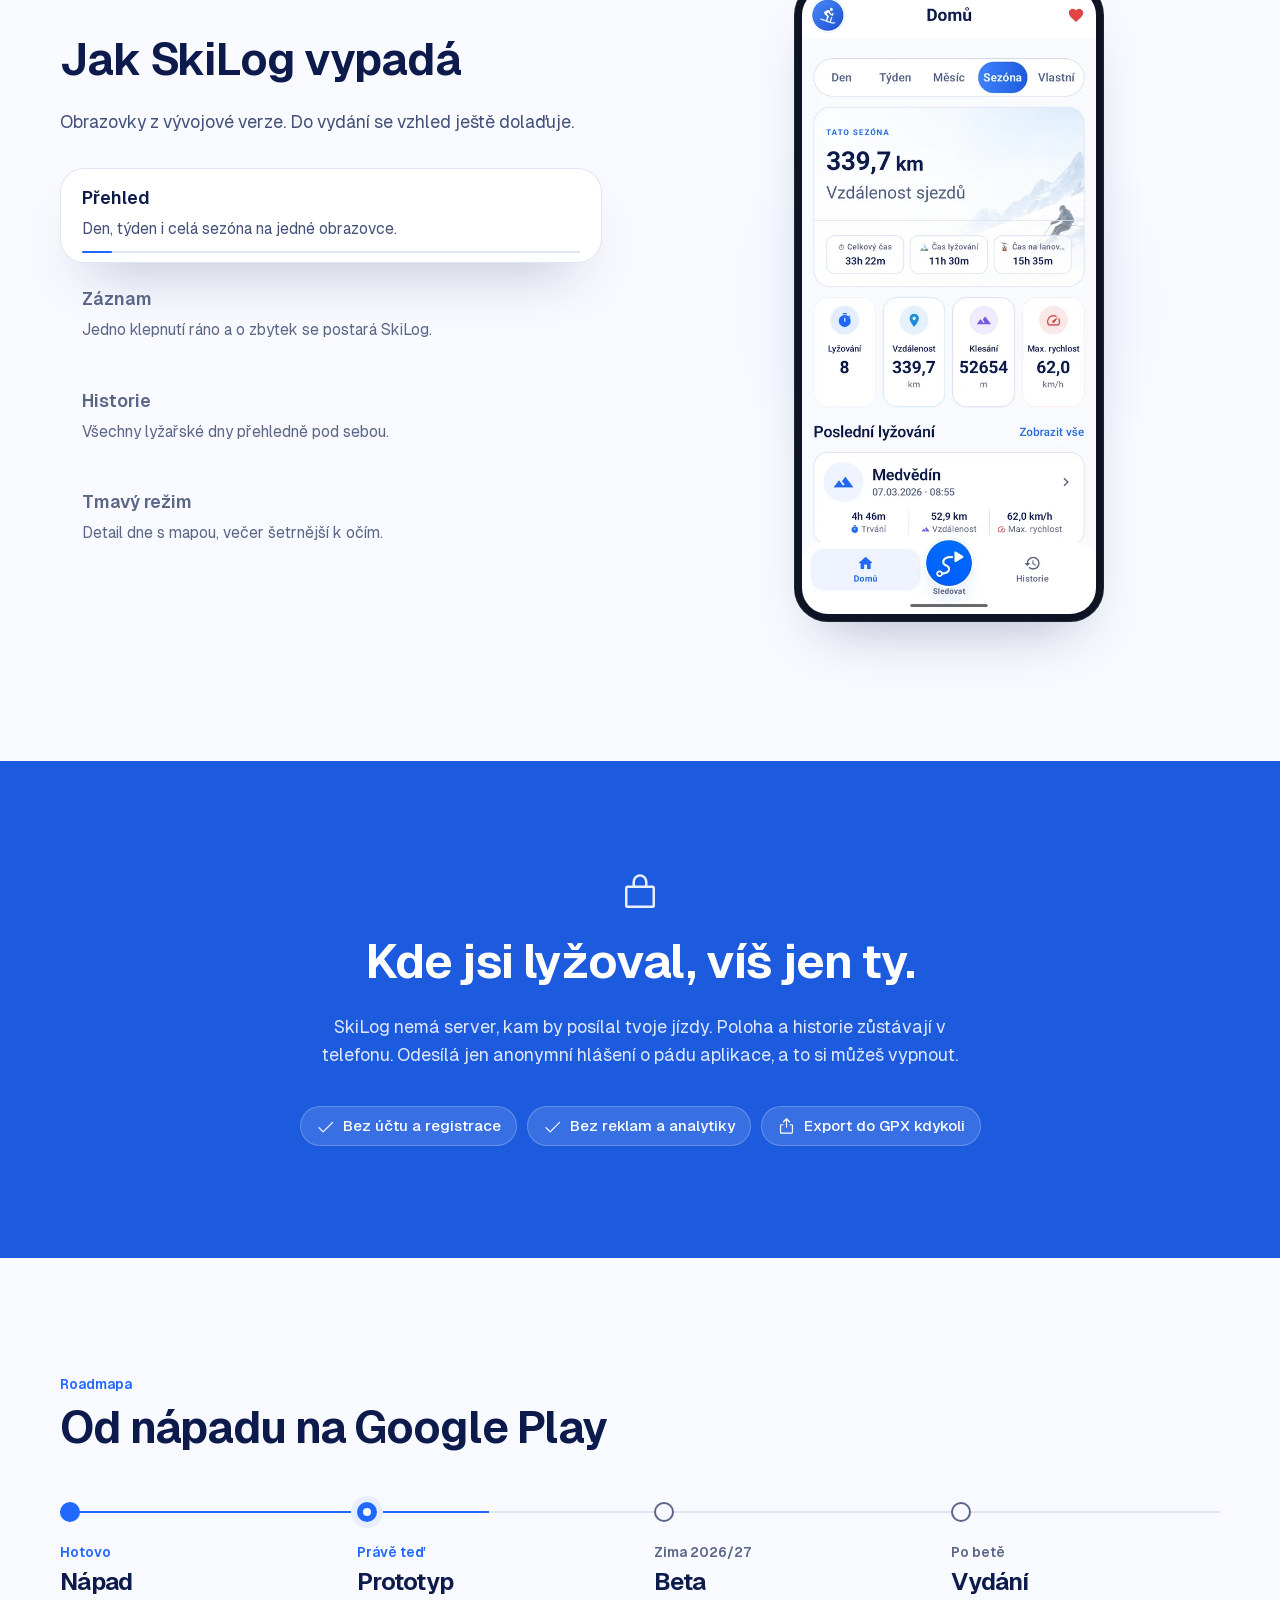
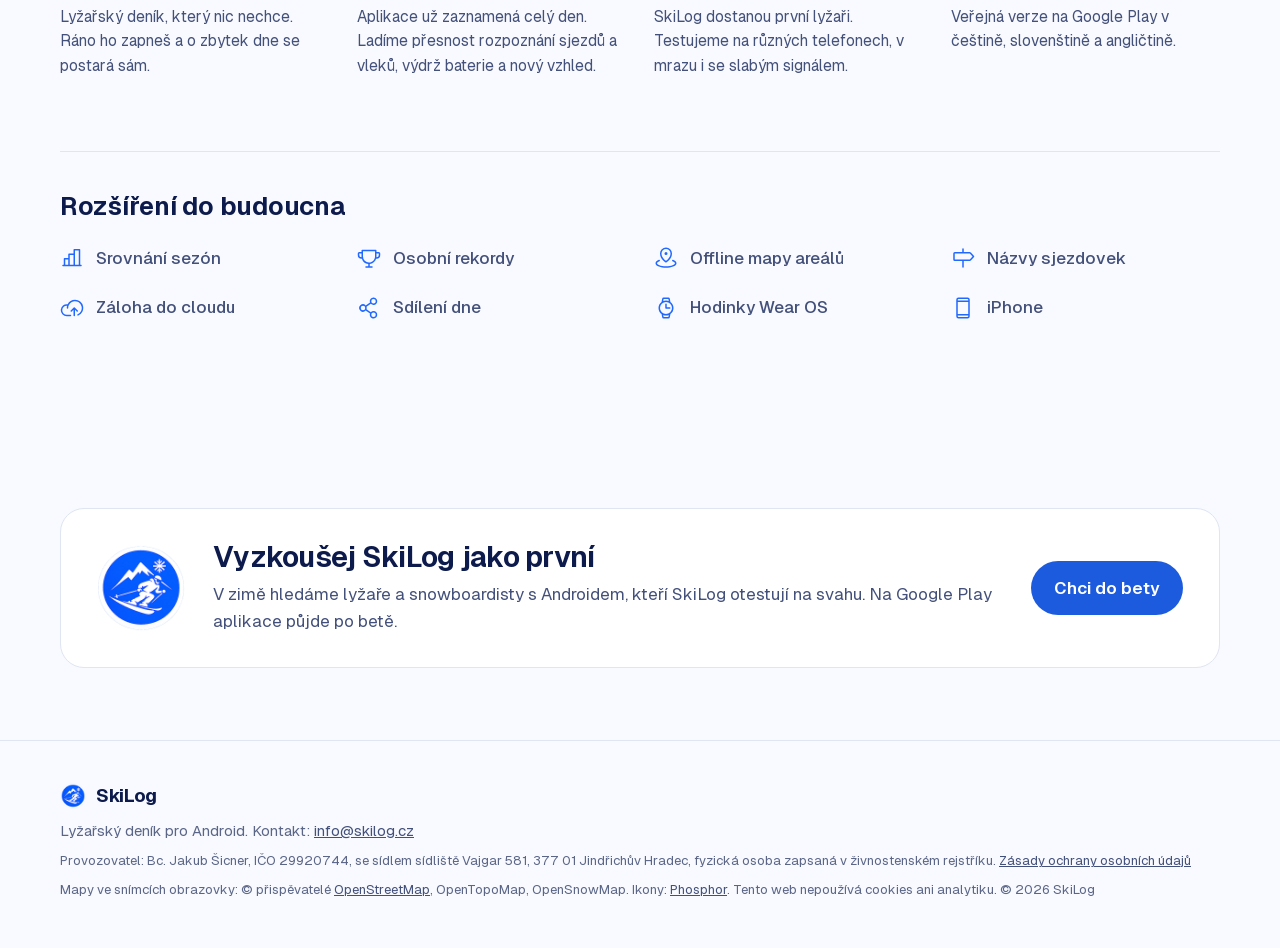
==== commit 103789ad: "Přidat anglickou verzi webu a zásad ochrany osobních údajů" ====
--- a/index.html
+++ b/index.html
@@ -7,6 +7,9 @@
   <meta name="description" content="SkiLog zaznamená celý lyžařský den přes GPS, sám ho rozdělí na sjezdy a vleky a ukáže rychlost, převýšení i trasu na mapě. Data zůstávají v telefonu.">
   <meta name="theme-color" content="#2168FF">
   <link rel="canonical" href="https://skilog.cz/">
+  <link rel="alternate" hreflang="cs" href="https://skilog.cz/">
+  <link rel="alternate" hreflang="en" href="https://skilog.cz/en/">
+  <link rel="alternate" hreflang="x-default" href="https://skilog.cz/en/">
   <link rel="icon" type="image/png" sizes="64x64" href="assets/icon-64.png">
   <link rel="icon" type="image/png" sizes="192x192" href="assets/icon-192.png">
   <link rel="apple-touch-icon" href="assets/apple-touch-icon.png">
@@ -56,6 +59,7 @@
         <a href="#ukazky">Ukázky</a>
         <a href="#roadmapa">Roadmapa</a>
       </nav>
+      <a class="lang" href="en/" hreflang="en" lang="en" title="English version">EN</a>
       <a class="btn btn--small" href="https://tally.so/r/Yj0lON" data-beta>Chci do bety</a>
     </div>
   </header>
--- a/styles.css
+++ b/styles.css
@@ -444,3 +444,13 @@
 .notfound img { margin-bottom: 20px; border-radius: 50%; }
 .notfound h1 { font-size: clamp(2.2rem, 6vw, 3.4rem); letter-spacing: -.04em; }
 .notfound p { color: var(--text-2); margin-bottom: 24px; }
+
+/* Language switch */
+.lang { color: var(--text-2); text-decoration: none; font-weight: 600; font-size: .9rem; padding: 6px 8px; border-radius: 8px; }
+.lang:hover { color: var(--text); background: color-mix(in srgb, var(--border) 40%, transparent); }
+.lang--push { margin-left: auto; }
+.lang--push + .nav__cta { margin-left: 0; }
+@media (max-width: 760px) {
+  .lang { margin-left: auto; }
+  .lang + .btn--small { margin-left: 0; }
+}
